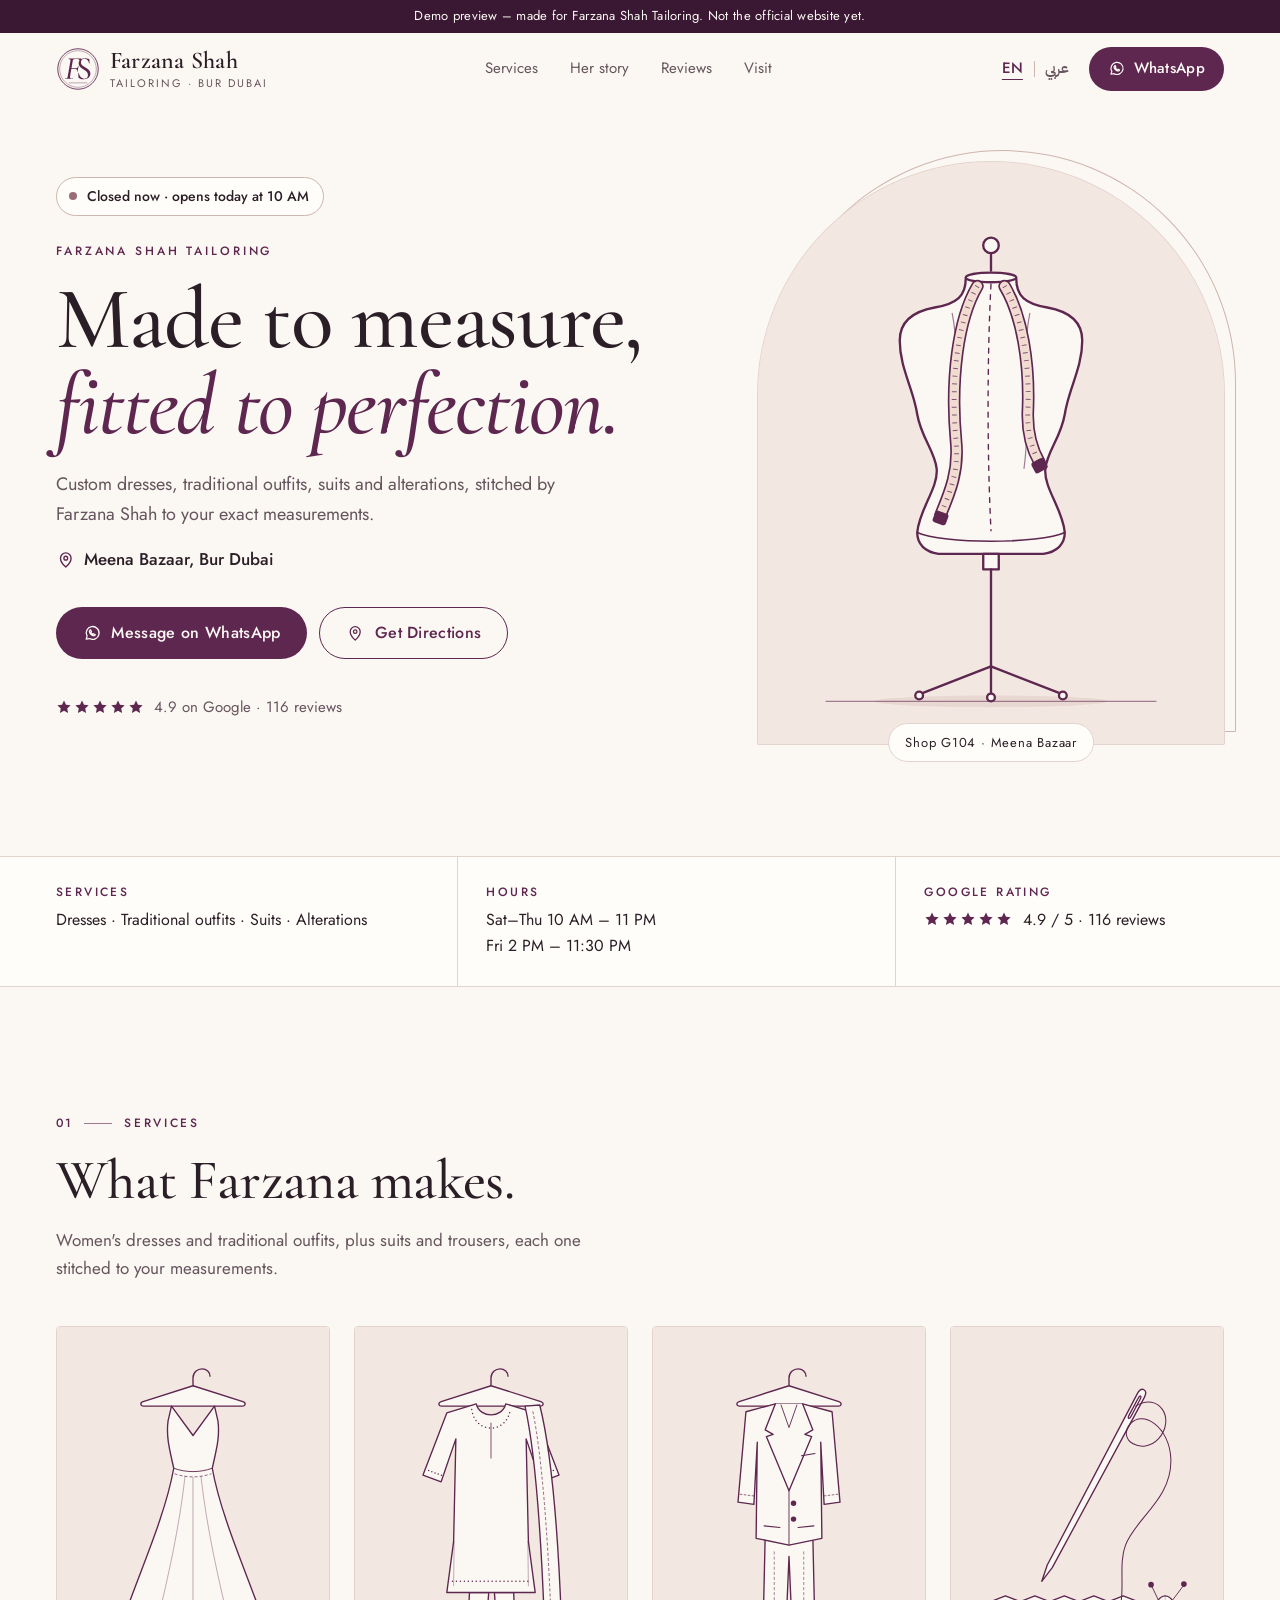
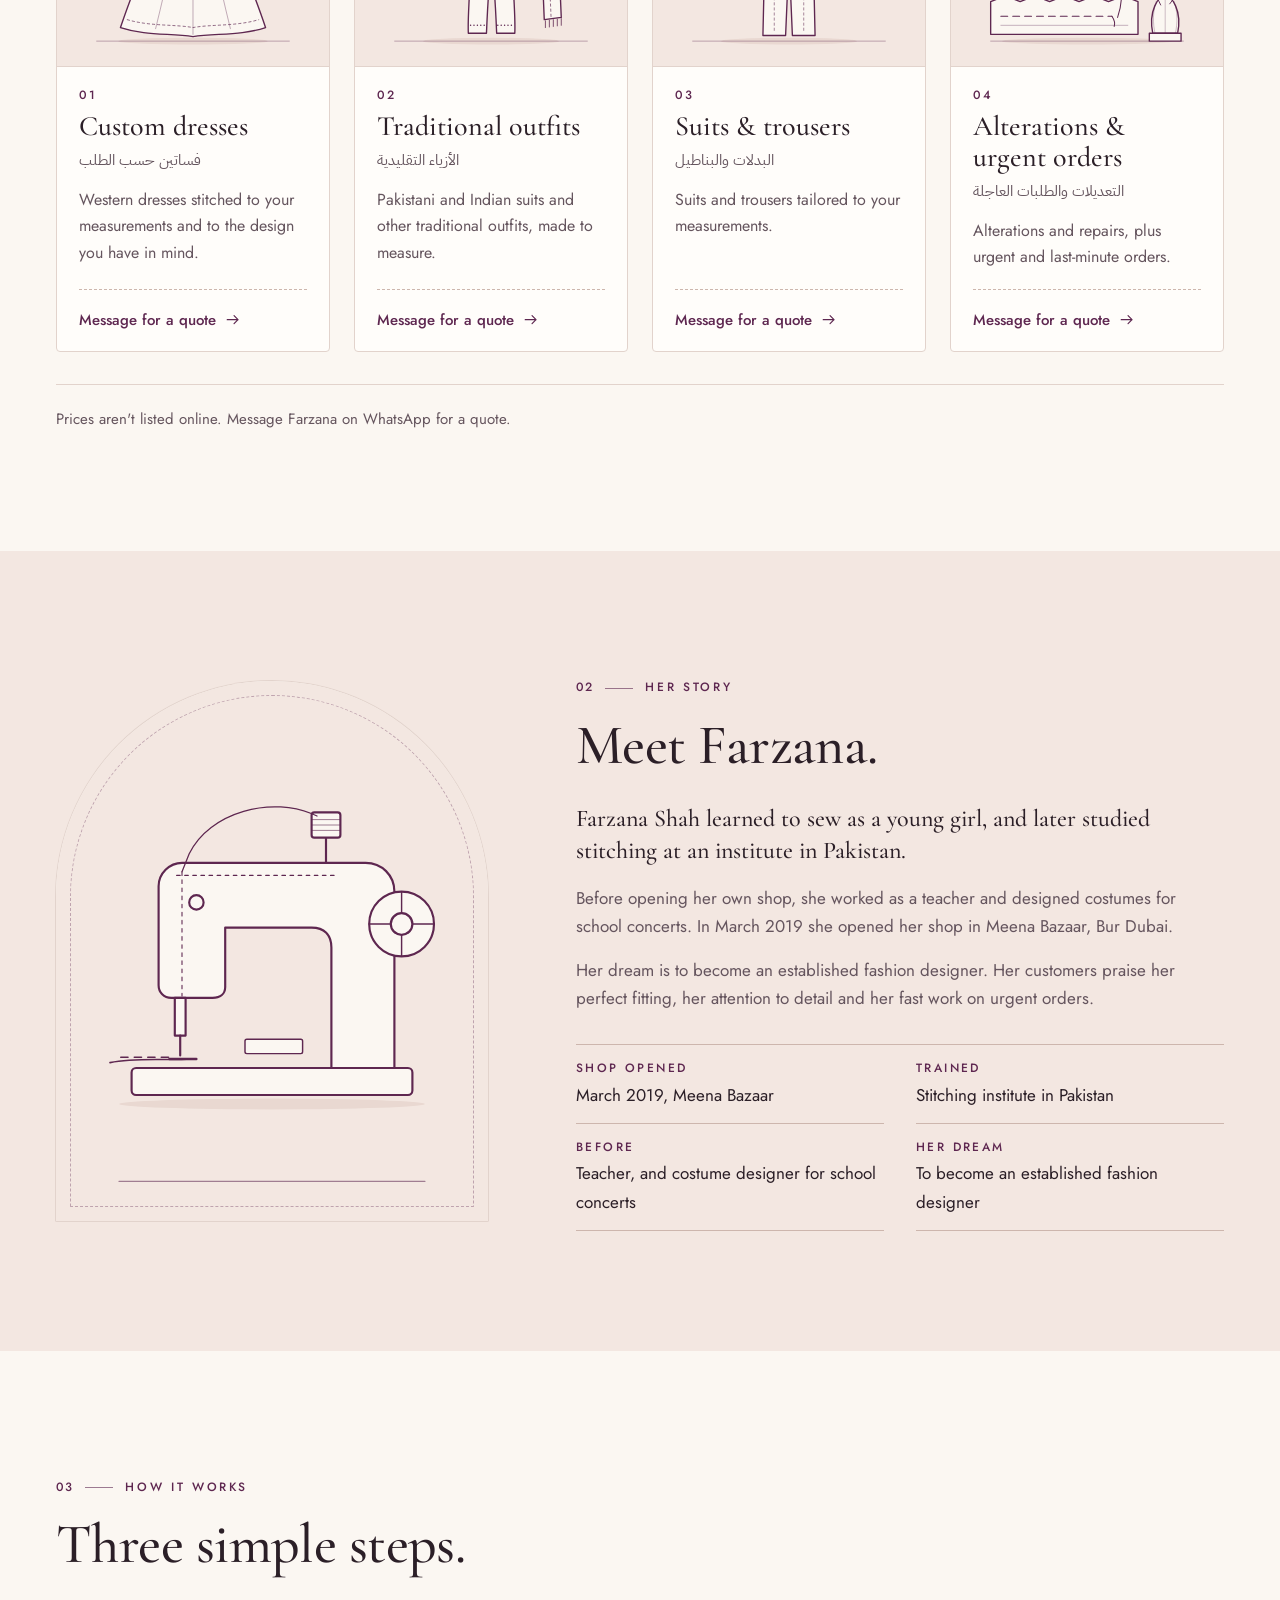
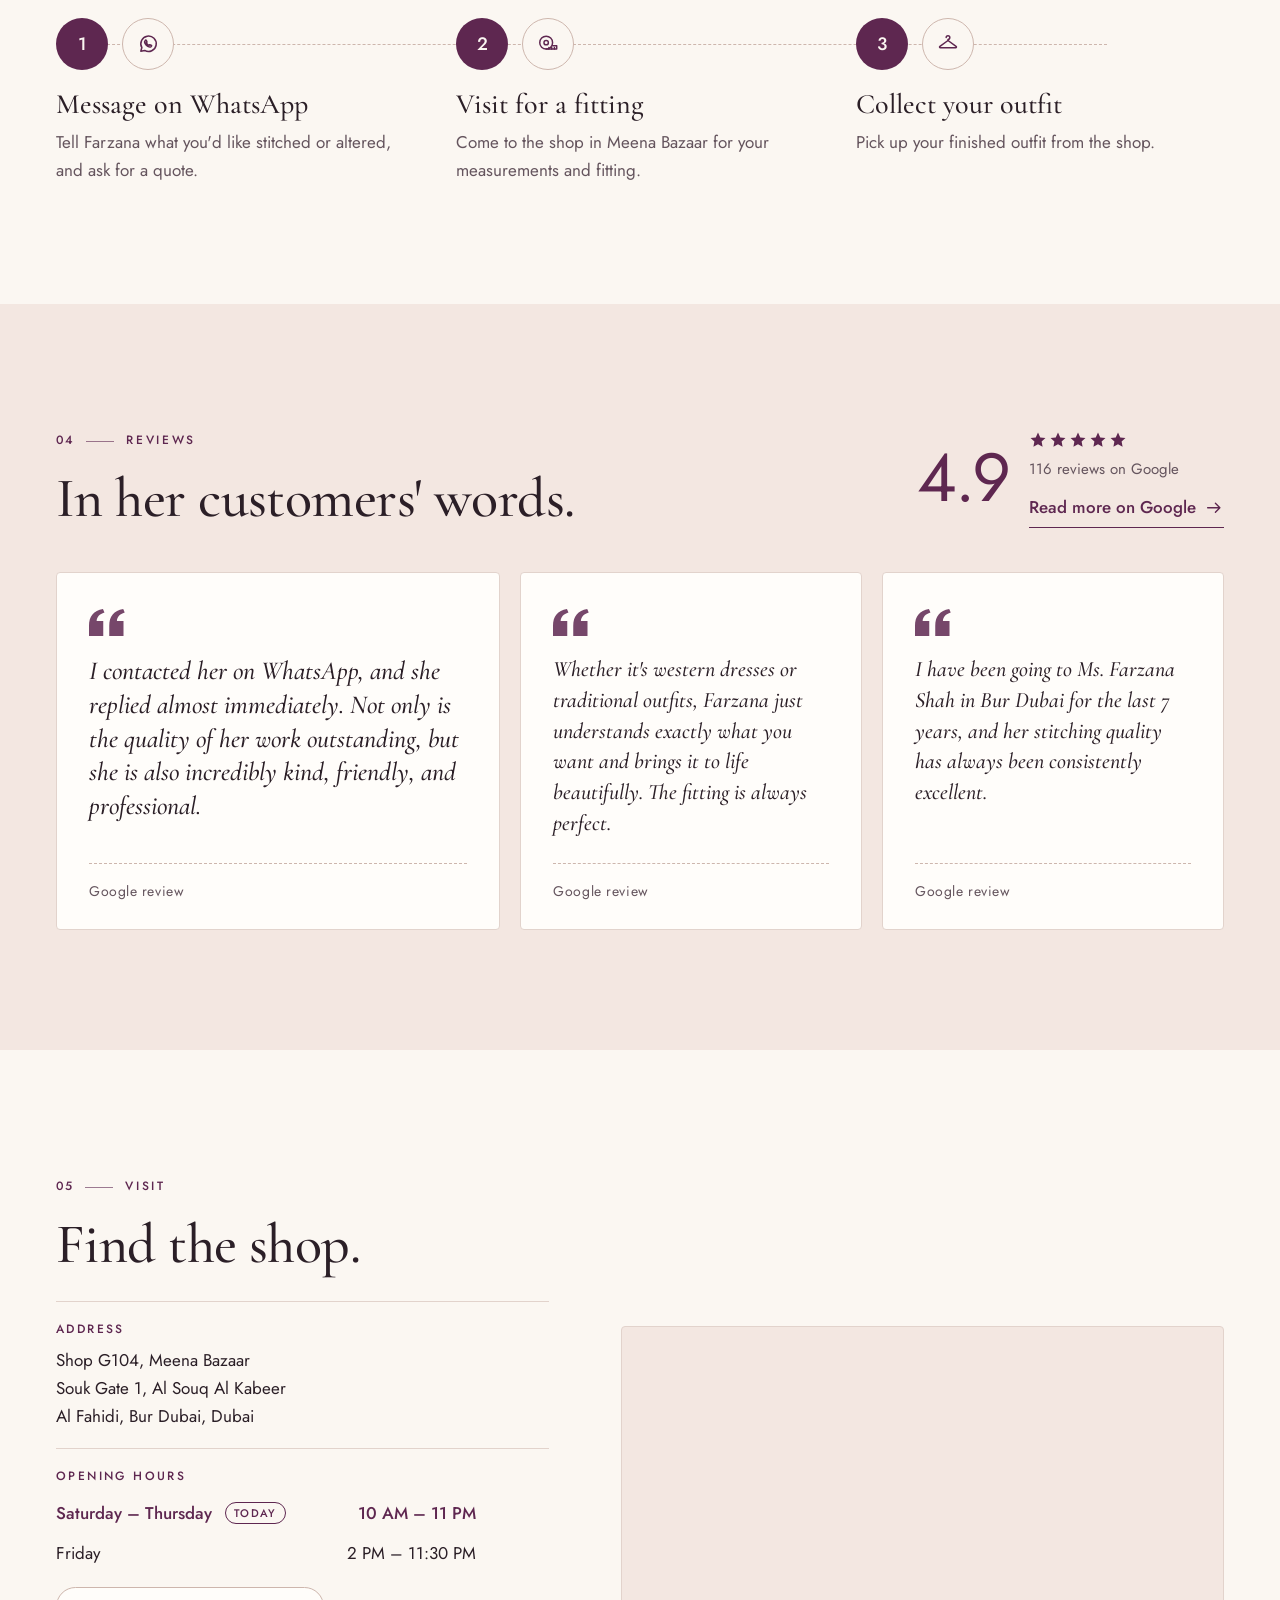
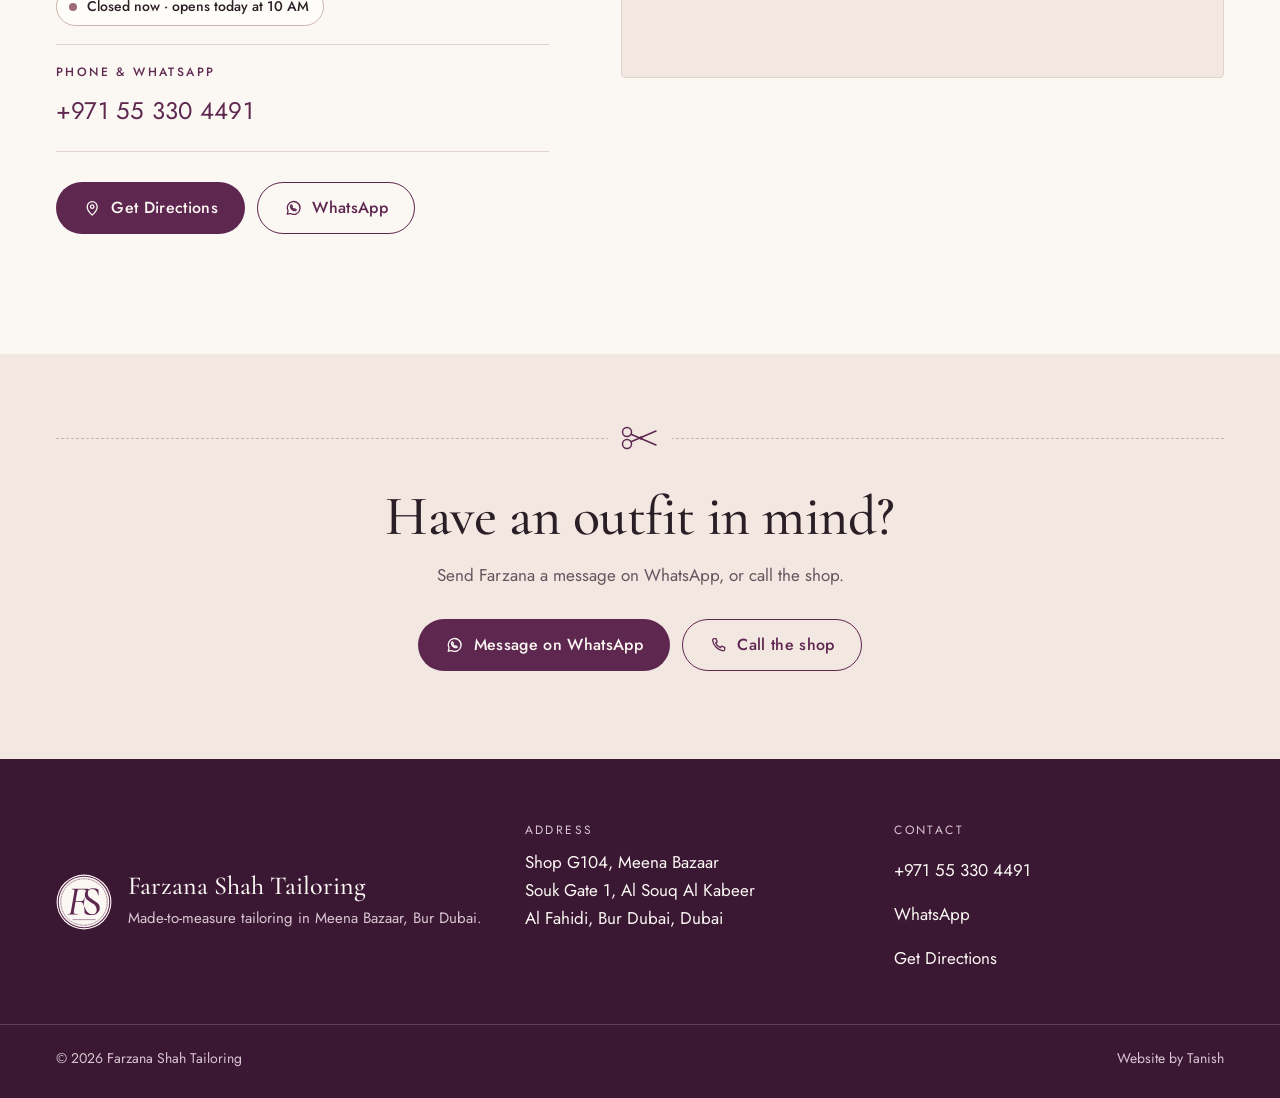
==== index.html @ 1068021f "Add Farzana Shah Tailoring demo site Bilingual (EN/AR, RTL) one-page site with plum-on-ivory atelier" ====
<!doctype html>
<html lang="en" dir="ltr">
<head>
  <meta charset="utf-8">
  <meta name="viewport" content="width=device-width, initial-scale=1, viewport-fit=cover">
  <title>Farzana Shah Tailoring · Made-to-measure tailoring in Meena Bazaar, Bur Dubai</title>
  <meta name="description" content="Custom dresses, traditional outfits, suits, trousers and alterations by Farzana Shah in Meena Bazaar, Bur Dubai. Rated 4.9 on Google. Message on WhatsApp for a quote.">
  <meta name="robots" content="noindex">
  <meta name="theme-color" content="#FBF7F2">

  <link rel="icon" href="images/logo.svg" type="image/svg+xml">
  <link rel="apple-touch-icon" href="images/apple-touch-icon.png">

  <!-- Social sharing (WhatsApp, iMessage, X…). Edit these when reusing for another shop. -->
  <meta property="og:type" content="website">
  <meta property="og:site_name" content="Farzana Shah Tailoring">
  <meta property="og:title" content="Farzana Shah Tailoring · Meena Bazaar, Bur Dubai">
  <meta property="og:description" content="Made-to-measure dresses, traditional outfits, suits and alterations. 4.9 on Google · Message on WhatsApp for a quote.">
  <meta property="og:url" content="https://tanish0212.github.io/farzana-shah-tailoring-demo/">
  <meta property="og:image" content="https://tanish0212.github.io/farzana-shah-tailoring-demo/images/og-image.png">
  <meta property="og:image:width" content="1200">
  <meta property="og:image:height" content="630">
  <meta property="og:image:alt" content="Farzana Shah Tailoring: made-to-measure tailoring in Meena Bazaar, Bur Dubai">
  <meta name="twitter:card" content="summary_large_image">
  <meta name="twitter:title" content="Farzana Shah Tailoring · Meena Bazaar, Bur Dubai">
  <meta name="twitter:description" content="Made-to-measure dresses, traditional outfits, suits and alterations. 4.9 on Google.">
  <meta name="twitter:image" content="https://tanish0212.github.io/farzana-shah-tailoring-demo/images/og-image.png">

  <link rel="preconnect" href="https://fonts.googleapis.com">
  <link rel="preconnect" href="https://fonts.gstatic.com" crossorigin>
  <!-- Fonts load without blocking the first paint -->
  <link rel="preload" as="style" href="https://fonts.googleapis.com/css2?family=Cormorant+Garamond:ital,wght@0,500;0,600;1,500&amp;family=Jost:wght@400;500&amp;family=IBM+Plex+Sans+Arabic:wght@400;500;600&amp;display=swap">
  <link rel="stylesheet" href="https://fonts.googleapis.com/css2?family=Cormorant+Garamond:ital,wght@0,500;0,600;1,500&amp;family=Jost:wght@400;500&amp;family=IBM+Plex+Sans+Arabic:wght@400;500;600&amp;display=swap" media="print" onload="this.media='all'">
  <noscript><link rel="stylesheet" href="https://fonts.googleapis.com/css2?family=Cormorant+Garamond:ital,wght@0,500;0,600;1,500&amp;family=Jost:wght@400;500&amp;family=IBM+Plex+Sans+Arabic:wght@400;500;600&amp;display=swap"></noscript>
  <link rel="stylesheet" href="style.css">
</head>
<body>
  <a class="skip-link" href="#main" data-t="skip">Skip to content</a>

  <!-- DEMO BANNER: delete this line (or set SHOP.showDemoBanner = false) when the site goes live -->
  <p class="demo-banner" data-t="demoBanner">Demo preview – made for Farzana Shah Tailoring. Not the official website yet.</p>

  <header class="site-header">
    <div class="container header-inner">
      <a class="brand" href="#top">
        <img class="brand-mark" src="images/logo.svg" width="44" height="44" alt="">
        <span class="brand-word">
          <span class="brand-name" lang="en">Farzana Shah</span>
          <span class="brand-sub" data-t="brandSub">Tailoring · Bur Dubai</span>
        </span>
        <span class="visually-hidden" data-shop="name">Farzana Shah Tailoring</span>
      </a>
      <nav class="nav" data-t-aria="navLabel" aria-label="Main">
        <a href="#services" data-t="navServices">Services</a>
        <a href="#story" data-t="navStory">Her story</a>
        <a href="#reviews" data-t="navReviews">Reviews</a>
        <a href="#visit" data-t="navVisit">Visit</a>
      </nav>
      <div class="header-actions">
        <div class="lang-toggle" role="group" data-t-aria="langLabel" aria-label="Language">
          <button type="button" data-lang="en" lang="en" aria-pressed="true">EN</button>
          <span class="lang-sep" aria-hidden="true"></span>
          <button type="button" data-lang="ar" lang="ar" aria-pressed="false">عربي</button>
        </div>
        <a class="btn btn-primary btn-sm js-wa" href="https://wa.me/971553304491" target="_blank" rel="noopener" data-t-aria="waAria">
          <svg class="icon" viewBox="0 0 24 24" width="18" height="18" aria-hidden="true"><use href="#i-wa"/></svg>
          <span class="label-long" data-t="waShort">WhatsApp</span>
        </a>
      </div>
    </div>
  </header>

  <main id="main">
    <!-- HERO -->
    <section class="hero" id="top" aria-labelledby="hero-title">
      <div class="container hero-grid">
        <div class="hero-copy">
          <p class="status js-status reveal"><span class="status-dot" aria-hidden="true"></span><span class="status-text"></span></p>
          <p class="eyebrow reveal" data-t="heroEyebrow">Farzana Shah Tailoring</p>
          <h1 class="hero-title js-hero-title" id="hero-title">Made to measure, fitted to perfection.</h1>
          <p class="lead reveal" data-t="heroSub"></p>
          <p class="place reveal">
            <svg class="icon" viewBox="0 0 24 24" width="18" height="18" aria-hidden="true"><use href="#i-pin"/></svg>
            <span data-t="heroPlace">Meena Bazaar, Bur Dubai</span>
          </p>
          <div class="actions reveal">
            <a class="btn btn-primary js-wa" href="https://wa.me/971553304491" target="_blank" rel="noopener">
              <svg class="icon" viewBox="0 0 24 24" width="20" height="20" aria-hidden="true"><use href="#i-wa"/></svg>
              <span data-t="waCta">Message on WhatsApp</span><span class="visually-hidden js-newtab"></span>
            </a>
            <a class="btn btn-ghost js-dir" href="https://www.google.com/maps/search/?api=1&amp;query=Farzana+Shah+Tailoring+Meena+Bazaar+Dubai" target="_blank" rel="noopener">
              <svg class="icon" viewBox="0 0 24 24" width="20" height="20" aria-hidden="true"><use href="#i-pin"/></svg>
              <span data-t="directions">Get Directions</span><span class="visually-hidden js-newtab"></span>
            </a>
          </div>
          <a class="rating js-rating js-reviews reveal" href="#reviews"></a>
        </div>
        <figure class="hero-media reveal">
          <div class="arch">
            <img class="js-img" data-img="hero" src="images/dress-form.svg" alt="" width="480" height="600" fetchpriority="high">
          </div>
          <figcaption class="media-caption" data-t="heroCaption">Shop G104 · Meena Bazaar</figcaption>
        </figure>
      </div>
    </section>

    <!-- QUICK FACTS -->
    <section class="strip" data-t-aria="stripAria" aria-label="Quick facts">
      <div class="container strip-grid">
        <div class="strip-item">
          <span class="strip-label" data-t="stripServicesLabel">Services</span>
          <span class="strip-value" data-t="stripServices"></span>
        </div>
        <div class="strip-item">
          <span class="strip-label" data-t="stripHoursLabel">Hours</span>
          <span class="strip-value js-strip-hours"></span>
        </div>
        <div class="strip-item">
          <span class="strip-label" data-t="stripRatingLabel">Google rating</span>
          <span class="strip-value"><span class="js-stars"></span> <span data-t="stripRating"></span></span>
        </div>
      </div>
    </section>

    <!-- SERVICES -->
    <section class="section" id="services" aria-labelledby="services-title">
      <div class="container">
        <header class="section-head reveal">
          <p class="kicker"><span class="kicker-num">01</span><span data-t="servicesKicker">Services</span></p>
          <h2 id="services-title" data-t="servicesTitle">What Farzana makes.</h2>
          <p class="section-intro" data-t="servicesIntro"></p>
        </header>
        <ul class="services js-services" role="list"></ul>
        <p class="quote-note reveal" data-t="quoteNote"></p>
      </div>
    </section>

    <!-- STORY -->
    <section class="section section-alt" id="story" aria-labelledby="story-title">
      <div class="container story-grid">
        <figure class="story-media reveal">
          <div class="arch">
            <img class="js-img" data-img="story" src="images/sewing-machine.svg" alt="" width="480" height="600" loading="lazy" decoding="async">
          </div>
        </figure>
        <div class="story-copy">
          <header class="section-head section-head--stack reveal">
            <p class="kicker"><span class="kicker-num">02</span><span data-t="storyKicker">Her story</span></p>
            <h2 id="story-title" data-t="storyTitle">Meet Farzana.</h2>
          </header>
          <div class="story-text js-story reveal"></div>
          <dl class="story-facts js-story-facts reveal"></dl>
        </div>
      </div>
    </section>

    <!-- HOW IT WORKS -->
    <section class="section" id="how" aria-labelledby="how-title">
      <div class="container">
        <header class="section-head reveal">
          <p class="kicker"><span class="kicker-num">03</span><span data-t="howKicker">How it works</span></p>
          <h2 id="how-title" data-t="howTitle">Three simple steps.</h2>
        </header>
        <ol class="steps js-steps" role="list"></ol>
      </div>
    </section>

    <!-- REVIEWS -->
    <section class="section section-alt" id="reviews" aria-labelledby="reviews-title">
      <div class="container">
        <div class="reviews-head reveal">
          <div>
            <p class="kicker"><span class="kicker-num">04</span><span data-t="reviewsKicker">Reviews</span></p>
            <h2 id="reviews-title" data-t="reviewsTitle">In her customers' words.</h2>
          </div>
          <div class="score">
            <span class="score-value js-score" lang="en" dir="ltr">4.9</span>
            <div class="score-meta">
              <span class="js-stars score-stars"></span>
              <span class="score-count" data-t="basedOn">116 reviews on Google</span>
              <a class="text-link js-reviews" href="#reviews">
                <span data-t="readMore">Read more on Google</span><span class="visually-hidden js-newtab"></span>
                <svg class="icon icon-arrow" viewBox="0 0 24 24" width="18" height="18" aria-hidden="true"><use href="#i-arrow"/></svg>
              </a>
            </div>
          </div>
        </div>
        <ul class="reviews js-reviews-list" role="list"></ul>
      </div>
    </section>

    <!-- VISIT -->
    <section class="section" id="visit" aria-labelledby="visit-title">
      <div class="container visit-grid">
        <div class="visit-copy">
          <header class="section-head section-head--stack reveal">
            <p class="kicker"><span class="kicker-num">05</span><span data-t="visitKicker">Visit</span></p>
            <h2 id="visit-title" data-t="visitTitle">Find the shop.</h2>
          </header>
          <dl class="visit-info reveal">
            <div>
              <dt data-t="addressLabel">Address</dt>
              <dd><address class="js-address"></address></dd>
            </div>
            <div>
              <dt data-t="hoursLabel">Opening hours</dt>
              <dd>
                <table class="hours js-hours"></table>
                <span class="status status--inline js-status"><span class="status-dot" aria-hidden="true"></span><span class="status-text"></span></span>
              </dd>
            </div>
            <div>
              <dt data-t="phoneLabel">Phone &amp; WhatsApp</dt>
              <dd><a class="phone-link js-tel js-phone" href="tel:+971553304491">+971 55 330 4491</a></dd>
            </div>
          </dl>
          <div class="actions reveal">
            <a class="btn btn-primary js-dir" href="https://www.google.com/maps/search/?api=1&amp;query=Farzana+Shah+Tailoring+Meena+Bazaar+Dubai" target="_blank" rel="noopener">
              <svg class="icon" viewBox="0 0 24 24" width="20" height="20" aria-hidden="true"><use href="#i-pin"/></svg>
              <span data-t="directions">Get Directions</span><span class="visually-hidden js-newtab"></span>
            </a>
            <a class="btn btn-ghost js-wa" href="https://wa.me/971553304491" target="_blank" rel="noopener">
              <svg class="icon" viewBox="0 0 24 24" width="20" height="20" aria-hidden="true"><use href="#i-wa"/></svg>
              <span data-t="waShort">WhatsApp</span><span class="visually-hidden js-newtab"></span>
            </a>
          </div>
        </div>
        <div class="map reveal">
          <iframe class="js-map" title="Map" width="600" height="350" loading="lazy" referrerpolicy="no-referrer-when-downgrade" allowfullscreen></iframe>
        </div>
      </div>
    </section>

    <!-- CLOSING CTA -->
    <section class="cta-band" aria-labelledby="cta-title">
      <div class="container cta-inner reveal">
        <div class="cut-line" aria-hidden="true">
          <svg viewBox="0 0 40 24" width="40" height="24"><use href="#i-scissors"/></svg>
        </div>
        <h2 id="cta-title" class="cta-title" data-t="ctaTitle">Have an outfit in mind?</h2>
        <p class="cta-sub" data-t="ctaSub"></p>
        <div class="actions actions--center">
          <a class="btn btn-primary js-wa" href="https://wa.me/971553304491" target="_blank" rel="noopener">
            <svg class="icon" viewBox="0 0 24 24" width="20" height="20" aria-hidden="true"><use href="#i-wa"/></svg>
            <span data-t="waCta">Message on WhatsApp</span><span class="visually-hidden js-newtab"></span>
          </a>
          <a class="btn btn-ghost js-tel" href="tel:+971553304491">
            <svg class="icon" viewBox="0 0 24 24" width="20" height="20" aria-hidden="true"><use href="#i-phone"/></svg>
            <span data-t="callCta">Call the shop</span>
          </a>
        </div>
      </div>
    </section>
  </main>

  <footer class="site-footer">
    <div class="container footer-grid">
      <div class="footer-brand">
        <img src="images/logo.svg" width="56" height="56" alt="" loading="lazy">
        <div>
          <p class="footer-name" lang="en" data-shop="name">Farzana Shah Tailoring</p>
          <p class="footer-tag" data-t="footerTag"></p>
        </div>
      </div>
      <div class="footer-col">
        <p class="footer-label" data-t="addressLabel">Address</p>
        <address class="js-address"></address>
      </div>
      <div class="footer-col">
        <p class="footer-label" data-t="footerContact">Contact</p>
        <p><a class="js-tel js-phone" href="tel:+971553304491">+971 55 330 4491</a></p>
        <p><a class="js-wa" href="https://wa.me/971553304491" target="_blank" rel="noopener"><span data-t="waShort">WhatsApp</span><span class="visually-hidden js-newtab"></span></a></p>
        <p><a class="js-dir" href="https://www.google.com/maps/search/?api=1&amp;query=Farzana+Shah+Tailoring+Meena+Bazaar+Dubai" target="_blank" rel="noopener"><span data-t="directions">Get Directions</span><span class="visually-hidden js-newtab"></span></a></p>
      </div>
    </div>
    <div class="container footer-bottom">
      <p>© <span class="js-year"></span> <span lang="en" data-shop="name">Farzana Shah Tailoring</span></p>
      <p data-t="credit">Website by Tanish</p>
    </div>
  </footer>

  <a class="fab js-wa" href="https://wa.me/971553304491" target="_blank" rel="noopener" data-t-aria="waAria" aria-label="Message Farzana Shah Tailoring on WhatsApp">
    <svg viewBox="0 0 24 24" width="28" height="28" aria-hidden="true"><use href="#i-wa"/></svg>
  </a>

  <!-- Icon set (drawn for this site, stroke only) -->
  <svg width="0" height="0" style="position:absolute" aria-hidden="true" focusable="false">
    <symbol id="i-wa" viewBox="0 0 24 24"><g fill="none" stroke="currentColor" stroke-width="1.7" stroke-linecap="round" stroke-linejoin="round"><path d="M4.2 19.8l1.1-3.9A8.4 8.4 0 1 1 8.4 19z"/><path d="M9 8.3c.2-.5.6-.6 1-.5l.9 2-.7.9c.5 1.2 1.5 2.2 2.8 2.8l.9-.7 2 .9c.1.4 0 .8-.5 1.1-.9.6-2.1.6-3.6-.2a8.4 8.4 0 0 1-2.9-2.9c-.8-1.5-.8-2.7.1-3.4z"/></g></symbol>
    <symbol id="i-pin" viewBox="0 0 24 24"><g fill="none" stroke="currentColor" stroke-width="1.7" stroke-linecap="round" stroke-linejoin="round"><path d="M12 21s-6.5-5.8-6.5-11a6.5 6.5 0 0 1 13 0c0 5.2-6.5 11-6.5 11Z"/><circle cx="12" cy="10" r="2.3"/></g></symbol>
    <symbol id="i-phone" viewBox="0 0 24 24"><path fill="none" stroke="currentColor" stroke-width="1.7" stroke-linecap="round" stroke-linejoin="round" d="M6.6 3.5h2.6l1.5 4.2-2 1.4a10.6 10.6 0 0 0 6.2 6.2l1.4-2 4.2 1.5v2.6a1.9 1.9 0 0 1-2 1.9A16.2 16.2 0 0 1 4.7 5.5a1.9 1.9 0 0 1 1.9-2Z"/></symbol>
    <symbol id="i-arrow" viewBox="0 0 24 24"><path fill="none" stroke="currentColor" stroke-width="1.7" stroke-linecap="round" stroke-linejoin="round" d="M4.5 12h15M14 6.5l5.5 5.5-5.5 5.5"/></symbol>
    <symbol id="i-tape" viewBox="0 0 24 24"><g fill="none" stroke="currentColor" stroke-width="1.6" stroke-linecap="round" stroke-linejoin="round"><circle cx="10" cy="10.5" r="7"/><circle cx="10" cy="10.5" r="2.4"/><path d="M10 17.5h11.5V14H17"/><path d="M13 17.5v-1.6M16 17.5v-1.6M19 17.5v-1.6"/></g></symbol>
    <symbol id="i-hanger" viewBox="0 0 24 24"><g fill="none" stroke="currentColor" stroke-width="1.6" stroke-linecap="round" stroke-linejoin="round"><path d="M12 8.2V7a2 2 0 1 0-2-2"/><path d="M12 8.2 3.2 14.6c-.8.6-.4 1.6.5 1.6h16.6c.9 0 1.3-1 .5-1.6Z"/></g></symbol>
    <symbol id="i-scissors" viewBox="0 0 40 24"><g fill="none" stroke="currentColor" stroke-width="1.5" stroke-linecap="round" stroke-linejoin="round"><circle cx="7" cy="6" r="4.5"/><circle cx="7" cy="18" r="4.5"/><path d="M11 8.2 36 19M11 15.8 36 5"/><circle cx="21" cy="12" r=".9" fill="currentColor"/></g></symbol>
  </svg>

  <noscript>
    <div class="noscript">Farzana Shah Tailoring · Shop G104, Meena Bazaar, Bur Dubai · <a href="https://wa.me/971553304491">WhatsApp +971 55 330 4491</a></div>
  </noscript>

  <script src="script.js"></script>
</body>
</html>
---- style.css ----
/* =====================================================================
   Farzana Shah Tailoring — stylesheet
   Mobile-first. Logical properties (inline/block) so Arabic RTL mirrors.
   Palette: ivory + blush paper, one accent (deep plum).
   ===================================================================== */

:root {
  --ivory: #FBF7F2;
  --paper: #FFFDFA;
  --blush: #F3E7E1;
  --blush-2: #EADAD2;
  --line: #E2D3CC;
  --line-2: #CDB6AD;
  --ink: #2B1F27;
  --muted: #65555E;
  --plum: #5E2750;
  --plum-hi: #742F63;
  --plum-deep: #3A1733;
  --on-plum: #FBF7F2;
  --on-plum-muted: #D9C6D1;
  --open: #2E7A4E;
  --closed: #9B6B78;

  --f-display: "Cormorant Garamond", "Cormorant", Garamond, "Times New Roman", serif;
  --f-body: "Jost", "Futura", system-ui, -apple-system, "Segoe UI", Roboto, sans-serif;
  --f-ar: "IBM Plex Sans Arabic", "Geeza Pro", "Segoe UI", Tahoma, sans-serif;

  --gutter: 20px;
  --max: 1200px;
  --header-h: 72px;
  --radius: 4px;
  --ease: cubic-bezier(.2, .65, .2, 1);
  color-scheme: light;
}

html[lang="ar"] {
  --f-display: var(--f-ar);
  --f-body: var(--f-ar);
}

*, *::before, *::after { box-sizing: border-box; }

html {
  -webkit-text-size-adjust: 100%;
  text-size-adjust: 100%;
  scroll-padding-top: calc(var(--header-h) + 12px);
}
@media (prefers-reduced-motion: no-preference) {
  html { scroll-behavior: smooth; }
}

body {
  margin: 0;
  background: var(--ivory);
  color: var(--ink);
  font: 400 1.0625rem/1.65 var(--f-body);
  -webkit-font-smoothing: antialiased;
  -moz-osx-font-smoothing: grayscale;
  overflow-x: clip;
  font-feature-settings: "lnum" 1;
}
html[lang="ar"] body { line-height: 1.8; }

img, svg, iframe { display: block; max-width: 100%; }
img { height: auto; }
a { color: inherit; text-decoration: none; }
p, h1, h2, h3, ul, ol, dl, dd, figure, blockquote { margin: 0; padding: 0; }
ul[role="list"], ol[role="list"] { list-style: none; }
address { font-style: normal; }
button { font: inherit; color: inherit; }
[hidden] { display: none !important; }

::selection { background: var(--plum); color: var(--on-plum); }

:focus-visible {
  outline: 2px solid var(--plum);
  outline-offset: 3px;
  border-radius: 2px;
}

.container {
  width: 100%;
  max-width: calc(var(--max) + var(--gutter) * 2);
  margin-inline: auto;
  padding-inline: var(--gutter);
}
@media (min-width: 768px) { :root { --gutter: 40px; } }
@media (min-width: 1280px) { :root { --gutter: 56px; } }

.visually-hidden {
  position: absolute !important;
  width: 1px; height: 1px;
  overflow: hidden; clip: rect(0 0 0 0); clip-path: inset(50%);
  white-space: nowrap;
}
.ltr { unicode-bidi: isolate; direction: ltr; }
.nowrap { white-space: nowrap; }

.skip-link {
  position: absolute; inset-inline-start: 12px; top: -60px; z-index: 100;
  background: var(--plum); color: var(--on-plum); padding: 12px 16px; border-radius: var(--radius);
  font-weight: 500;
}
.skip-link:focus { top: 12px; }

/* ---------- Demo banner ---------- */
.demo-banner {
  background: var(--plum-deep);
  color: var(--on-plum);
  text-align: center;
  font-size: .8125rem;
  line-height: 1.45;
  letter-spacing: .02em;
  padding: 7px var(--gutter);
}

/* ---------- Icons ---------- */
.icon { display: inline-flex; flex: none; }
.icon svg, svg.icon { width: 1.15em; height: 1.15em; }
[dir="rtl"] .icon-arrow, [dir="rtl"] .service-link .icon svg { transform: scaleX(-1); }

/* ---------- Buttons ---------- */
.btn {
  display: inline-flex; align-items: center; justify-content: center; gap: 10px;
  min-height: 52px; padding: 0 26px;
  border-radius: 999px;
  font: 500 1rem/1 var(--f-body);
  letter-spacing: .02em;
  border: 1px solid transparent;
  transition: background-color .25s var(--ease), color .25s var(--ease), border-color .25s var(--ease), transform .25s var(--ease);
  white-space: nowrap;
}
.btn-primary { background: var(--plum); color: var(--on-plum); }
.btn-primary:hover { background: var(--plum-hi); }
.btn-ghost { border-color: var(--plum); color: var(--plum); background: transparent; }
.btn-ghost:hover { background: var(--plum); color: var(--on-plum); }
.btn:active { transform: translateY(1px); }
.btn-sm { min-height: 44px; padding: 0 16px; font-size: .9375rem; gap: 8px; }

.actions { display: flex; flex-wrap: wrap; gap: 12px; }
.actions--center { justify-content: center; }

.text-link {
  display: inline-flex; align-items: center; gap: 8px;
  min-height: 44px;
  color: var(--plum); font-weight: 500;
  border-bottom: 1px solid currentColor;
  padding-top: 4px;
  transition: gap .25s var(--ease);
}
.text-link:hover { gap: 12px; }

/* ---------- Header ---------- */
.site-header {
  position: sticky; top: 0; z-index: 50;
  background: rgba(251, 247, 242, .94);
  border-bottom: 1px solid transparent;
  transition: border-color .3s var(--ease), box-shadow .3s var(--ease);
}
@supports (backdrop-filter: blur(1px)) {
  .site-header { background: rgba(251, 247, 242, .88); backdrop-filter: saturate(1.2) blur(10px); }
}
.site-header.is-compact { border-bottom-color: var(--line); }
.header-inner {
  display: flex; align-items: center; justify-content: space-between; gap: 12px;
  min-height: var(--header-h);
}
.brand { display: inline-flex; align-items: center; gap: 10px; min-height: 44px; }
.brand-mark { width: 40px; height: 40px; }
.brand-word { display: flex; flex-direction: column; line-height: 1.1; }
.brand-name {
  font: 600 1.375rem/1 "Cormorant Garamond", Garamond, serif;
  letter-spacing: .01em;
  white-space: nowrap;
}
.brand-sub {
  display: none;
  font-size: .6875rem; letter-spacing: .18em; text-transform: uppercase; color: var(--muted);
  margin-top: 4px;
}
html[lang="ar"] .brand-sub { letter-spacing: 0; font-size: .75rem; }

.nav { display: none; }

.header-actions { display: flex; align-items: center; gap: 10px; }
.lang-toggle { display: flex; align-items: center; }
.lang-toggle button {
  min-width: 44px; min-height: 44px; padding: 0 8px;
  background: none; border: 0; cursor: pointer;
  font: 500 .9375rem/1 var(--f-body);
  color: var(--muted);
  border-radius: 2px;
}
.lang-toggle button[lang="ar"] { font-family: var(--f-ar); }
.lang-toggle button[aria-pressed="true"] { color: var(--plum); text-decoration: underline; text-underline-offset: 6px; text-decoration-thickness: 1px; }
.lang-toggle button:hover { color: var(--ink); }
.lang-sep { width: 1px; height: 16px; background: var(--line-2); }

.site-header .btn-sm .label-long { display: none; }
.site-header .btn-sm { width: 44px; padding: 0; }

@media (min-width: 480px) {
  .brand-sub { display: block; }
  .site-header .btn-sm .label-long { display: inline; }
  .site-header .btn-sm { width: auto; padding: 0 18px; }
}
@media (min-width: 768px) {
  .brand-mark { width: 44px; height: 44px; }
  .brand-name { font-size: 1.5rem; }
}
@media (min-width: 1024px) {
  .nav { display: flex; gap: 4px; }
  .nav a {
    display: inline-flex; align-items: center; min-height: 44px; padding: 0 14px;
    font-size: .9375rem; color: var(--muted);
    transition: color .2s var(--ease);
  }
  .nav a:hover { color: var(--plum); }
}

/* ---------- Shared type ---------- */
.kicker {
  display: inline-flex; align-items: center; gap: 12px;
  font-size: .75rem; font-weight: 500; letter-spacing: .22em; text-transform: uppercase;
  color: var(--plum);
  margin-bottom: 18px;
}
.kicker-num { font-family: "Jost", var(--f-body); font-size: .75rem; letter-spacing: .1em; }
.kicker-num::after { content: ""; display: inline-block; width: 28px; height: 1px; background: currentColor; vertical-align: middle; margin-inline-start: 12px; opacity: .6; }
html[lang="ar"] .kicker { letter-spacing: 0; font-size: .875rem; font-weight: 600; }

h1, h2, h3 { font-family: var(--f-display); font-weight: 500; color: var(--ink); }
h2 {
  font-size: clamp(2.25rem, 1.6rem + 2.6vw, 3.5rem);
  line-height: 1.05; letter-spacing: -.01em;
}
html[lang="ar"] h2 { font-size: clamp(1.75rem, 1.35rem + 1.8vw, 2.5rem); line-height: 1.35; letter-spacing: 0; font-weight: 600; }

.section { padding-block: 80px; }
.section-alt { background: var(--blush); }
@media (min-width: 1024px) { .section { padding-block: 120px; } }

.section-head { margin-bottom: 44px; max-width: 760px; }
.section-head--stack { margin-bottom: 28px; }
.section-intro { margin-top: 16px; color: var(--muted); max-width: 56ch; }

/* ---------- Status badge ---------- */
.status {
  display: inline-flex; align-items: center; gap: 10px;
  font-size: .875rem; font-weight: 500; color: var(--ink);
  padding: 7px 14px 7px 12px;
  border: 1px solid var(--line-2); border-radius: 999px;
  background: var(--paper);
}
.status-dot { width: 8px; height: 8px; border-radius: 50%; background: var(--closed); flex: none; }
.status[data-state="open"] .status-dot { background: var(--open); box-shadow: 0 0 0 4px rgba(46, 122, 78, .15); }
.status--inline { margin-top: 14px; }

/* ---------- Hero ---------- */
.hero { padding-block: 32px 64px; position: relative; }
.hero-grid { display: grid; gap: 44px; align-items: center; }
.hero-copy .status { margin-bottom: 26px; }
.eyebrow {
  font-size: .75rem; letter-spacing: .24em; text-transform: uppercase; color: var(--plum); font-weight: 500;
  margin-bottom: 14px;
}
html[lang="ar"] .eyebrow { letter-spacing: 0; font-size: .9375rem; font-weight: 600; }
.hero-title {
  font-size: clamp(2.875rem, 1.9rem + 4.6vw, 5.5rem);
  line-height: .98; letter-spacing: -.015em; font-weight: 500;
}
.hero-title .line { display: block; }
.hero-title .accent { font-style: italic; color: var(--plum); }
html[lang="ar"] .hero-title { font-size: clamp(2.125rem, 1.5rem + 3vw, 3.75rem); line-height: 1.3; letter-spacing: 0; font-weight: 600; }
html[lang="ar"] .hero-title .accent { font-style: normal; }
.lead { margin-top: 22px; font-size: 1.125rem; color: var(--muted); max-width: 46ch; }
.place {
  display: inline-flex; align-items: center; gap: 8px; margin-top: 16px;
  font-weight: 500; color: var(--ink);
}
.place .icon { color: var(--plum); }
.hero .actions { margin-top: 30px; }
.rating {
  display: inline-flex; align-items: center; gap: 10px; flex-wrap: wrap;
  margin-top: 26px; min-height: 44px;
  font-size: .9375rem; color: var(--muted);
}
.rating:hover span { color: var(--ink); }
.stars { display: inline-flex; gap: 2px; color: var(--plum); vertical-align: -2px; }

.hero-media { position: relative; max-width: 420px; width: 100%; margin-inline: auto; }
.arch {
  position: relative;
  border-radius: 999px 999px var(--radius) var(--radius);
  overflow: hidden;
  aspect-ratio: 4 / 5;
  background: var(--blush);
  box-shadow: 0 0 0 1px var(--line);
}
.arch img { width: 100%; height: 100%; object-fit: cover; }
.hero-media::before {
  content: ""; position: absolute; inset: -12px -12px 12px 12px;
  border: 1px solid var(--line-2);
  border-radius: 999px 999px var(--radius) var(--radius);
  pointer-events: none;
}
[dir="rtl"] .hero-media::before { inset: -12px 12px 12px -12px; }
.media-caption {
  position: absolute; inset-inline-start: 50%; bottom: -18px; transform: translateX(-50%);
  background: var(--paper); border: 1px solid var(--line);
  padding: 8px 16px; border-radius: 999px;
  font-size: .8125rem; letter-spacing: .06em; white-space: nowrap; color: var(--ink);
}
[dir="rtl"] .media-caption { transform: translateX(50%); }

@media (min-width: 768px) {
  .hero { padding-block: 48px 88px; }
  .hero-media { max-width: 440px; }
}
@media (min-width: 1024px) {
  .hero { padding-block: 56px 112px; }
  .hero-grid { grid-template-columns: 1.15fr .85fr; gap: 72px; }
  .hero-media { max-width: none; margin-inline: 0; }
}

/* ---------- Quick facts strip ---------- */
.strip { border-block: 1px solid var(--line); background: var(--paper); }
.strip-grid { display: grid; }
.strip-item {
  display: flex; flex-direction: column; gap: 4px;
  padding-block: 20px;
  border-bottom: 1px solid var(--line);
}
.strip-item:last-child { border-bottom: 0; }
.strip-label { font-size: .75rem; letter-spacing: .2em; text-transform: uppercase; color: var(--plum); font-weight: 500; }
html[lang="ar"] .strip-label { letter-spacing: 0; font-size: .875rem; }
.strip-value { font-size: 1rem; color: var(--ink); }
.strip-value .stars { margin-inline-end: 6px; }
.strip-line { display: block; }
@media (min-width: 768px) and (max-width: 1023px) {
  .strip-grid { grid-template-columns: 1fr 1fr; }
  .strip-item:first-child { grid-column: 1 / -1; }
  .strip-item:nth-child(2) { border-bottom: 0; }
  .strip-item:last-child { padding-inline-start: 28px; border-inline-start: 1px solid var(--line); }
}
@media (min-width: 1024px) {
  .strip-grid { grid-template-columns: 1.1fr 1.2fr .9fr; }
  .strip-item { border-bottom: 0; padding: 26px 28px; border-inline-start: 1px solid var(--line); }
  .strip-item:first-child { border-inline-start: 0; padding-inline-start: 0; }
}

/* ---------- Services ---------- */
.services { display: grid; gap: 20px; }
@media (min-width: 600px) { .services { grid-template-columns: repeat(2, 1fr); gap: 24px; } }
@media (min-width: 1100px) { .services { grid-template-columns: repeat(4, 1fr); } }
.service {
  display: flex; flex-direction: column;
  background: var(--paper);
  border: 1px solid var(--line);
  border-radius: var(--radius);
  overflow: hidden;
  transition: border-color .3s var(--ease), transform .4s var(--ease), box-shadow .4s var(--ease);
}
.service:hover { border-color: var(--line-2); box-shadow: 0 18px 40px -28px rgba(58, 23, 51, .35); }
.service-media { aspect-ratio: 5 / 4; background: var(--blush); overflow: hidden; border-bottom: 1px solid var(--line); }
.service-media img { width: 100%; height: 100%; object-fit: cover; transition: transform .8s var(--ease); }
/* Illustrations are never cropped; real photos (jpg/webp) fill the frame. */
.service-media img[src$=".svg"] { object-fit: contain; }
@media (min-width: 600px) { .service-media { aspect-ratio: 4 / 5; } }
.service:hover .service-media img { transform: scale(1.03); }
.service-body { display: flex; flex-direction: column; flex: 1; padding: 22px 22px 18px; }
.service-num { font: 500 .75rem/1 "Jost", var(--f-body); letter-spacing: .14em; color: var(--plum); }
.service-name { margin-top: 10px; font-size: 1.75rem; line-height: 1.1; }
html[lang="ar"] .service-name { font-size: 1.3125rem; line-height: 1.4; font-weight: 600; }
.service-alt { margin-top: 6px; font-size: .9375rem; color: var(--muted); }
.service-alt[lang="ar"] { font-family: var(--f-ar); }
[dir="ltr"] .service-alt { text-align: left; }
[dir="rtl"] .service-alt { text-align: right; }
.service-alt[lang="en"] { font-family: "Cormorant Garamond", serif; font-style: italic; font-size: 1.0625rem; }
.service-desc { margin-top: 14px; color: var(--muted); font-size: 1rem; }
.service-link {
  display: inline-flex; align-items: center; gap: 8px;
  margin-top: auto; padding-top: 18px;
  min-height: 44px;
  color: var(--plum); font-weight: 500; font-size: .9375rem;
  border-top: 1px dashed var(--line-2);
  transition: gap .25s var(--ease);
}
.service-desc { margin-bottom: 18px; }
.service-link:hover { gap: 12px; }
.quote-note {
  margin-top: 32px; padding-top: 22px; border-top: 1px solid var(--line);
  color: var(--muted); font-size: .9375rem;
}

/* ---------- Story ---------- */
.story-grid { display: grid; gap: 44px; align-items: center; }
.story-media { max-width: 400px; width: 100%; margin-inline: auto; position: relative; }
.story-media::after {
  content: ""; position: absolute; inset: 14px;
  border: 1px dashed rgba(94, 39, 80, .35);
  border-radius: 999px 999px 2px 2px;
  pointer-events: none;
}
.story-media .arch { background: var(--ivory); }
.story-text { display: grid; gap: 16px; max-width: 60ch; }
.story-text p:first-child { font: 500 1.5rem/1.35 var(--f-display); color: var(--ink); }
html[lang="ar"] .story-text p:first-child { font-size: 1.1875rem; line-height: 1.75; font-weight: 500; }
.story-text p { color: var(--muted); }
.story-facts {
  display: grid; gap: 0; margin-top: 32px;
  border-top: 1px solid var(--line-2);
}
.story-facts div { padding-block: 14px; border-bottom: 1px solid var(--line-2); display: grid; gap: 2px; }
.story-facts dt { font-size: .75rem; letter-spacing: .2em; text-transform: uppercase; color: var(--plum); font-weight: 500; }
html[lang="ar"] .story-facts dt { letter-spacing: 0; font-size: .875rem; }
.story-facts dd { color: var(--ink); }
@media (min-width: 600px) {
  .story-facts { grid-template-columns: 1fr 1fr; column-gap: 32px; }
}
@media (min-width: 1024px) {
  .story-grid { grid-template-columns: .8fr 1.2fr; gap: 88px; }
  .story-media { max-width: none; margin-inline: 0; }
}

/* ---------- Steps ---------- */
.steps { display: grid; gap: 36px; counter-reset: step; position: relative; }
.step { position: relative; }
.step-mark { display: flex; align-items: center; gap: 14px; margin-bottom: 18px; position: relative; z-index: 1; }
.step-num {
  display: grid; place-items: center;
  width: 52px; height: 52px; border-radius: 50%;
  background: var(--plum); color: var(--on-plum);
  font: 500 1.125rem/1 "Jost", var(--f-body);
}
.step-icon {
  display: grid; place-items: center;
  width: 52px; height: 52px; border-radius: 50%;
  border: 1px solid var(--line-2); background: var(--ivory); color: var(--plum);
}
.step h3 { font-size: 1.75rem; line-height: 1.15; }
html[lang="ar"] .step h3 { font-size: 1.3125rem; font-weight: 600; line-height: 1.5; }
.step p { margin-top: 8px; color: var(--muted); max-width: 34ch; }
@media (min-width: 768px) {
  .steps { grid-template-columns: repeat(3, 1fr); gap: 32px; }
  .steps::before {
    content: ""; position: absolute; top: 26px; inset-inline: 26px 10%;
    border-top: 1.5px dashed var(--line-2);
  }
}

/* ---------- Reviews ---------- */
.reviews-head { display: grid; gap: 28px; margin-bottom: 44px; align-items: end; }
.score { display: flex; align-items: center; gap: 20px; }
.score-value { font: 400 4.25rem/.9 "Jost", var(--f-body); letter-spacing: -.03em; color: var(--plum); }
.score-meta { display: grid; gap: 2px; justify-items: start; }
.score-stars .stars svg { width: 18px; height: 18px; }
.score-count { color: var(--muted); font-size: .9375rem; }
.reviews { display: grid; gap: 20px; }
.review figure {
  height: 100%;
  display: flex; flex-direction: column;
  background: var(--paper);
  border: 1px solid var(--line);
  border-radius: var(--radius);
  padding: 30px 26px 24px;
}
.quote-mark { color: var(--plum); opacity: .85; }
.review blockquote { margin-top: 18px; flex: 1; }
.review blockquote p {
  font: italic 500 1.375rem/1.4 "Cormorant Garamond", Garamond, serif;
  color: var(--ink);
}
.review figcaption {
  display: flex; align-items: center; gap: 10px; flex-wrap: wrap;
  margin-top: 24px; padding-top: 16px; border-top: 1px dashed var(--line-2);
  font-size: .875rem; color: var(--muted); letter-spacing: .04em;
}
@media (min-width: 768px) {
  .reviews-head { grid-template-columns: 1fr auto; }
  .reviews { grid-template-columns: repeat(2, 1fr); }
  .review:first-child { grid-column: 1 / -1; }
  .review:first-child blockquote p { font-size: 1.875rem; line-height: 1.3; }
}
@media (min-width: 1100px) {
  .reviews { grid-template-columns: 1.3fr 1fr 1fr; }
  .review:first-child { grid-column: auto; }
  .review:first-child blockquote p { font-size: 1.625rem; }
  .review figure { padding: 36px 32px 26px; }
}

/* ---------- Visit ---------- */
.visit-grid { display: grid; gap: 40px; }
.visit-info { display: grid; gap: 0; margin-bottom: 30px; border-top: 1px solid var(--line); }
.visit-info > div { padding-block: 18px; border-bottom: 1px solid var(--line); display: grid; gap: 6px; }
.visit-info dt { font-size: .75rem; letter-spacing: .2em; text-transform: uppercase; color: var(--plum); font-weight: 500; }
html[lang="ar"] .visit-info dt { letter-spacing: 0; font-size: .875rem; }
.visit-info address span { display: block; }
.phone-link {
  display: inline-flex; align-items: center; min-height: 44px;
  font: 400 1.5rem/1 "Jost", var(--f-body); letter-spacing: .01em; color: var(--plum);
  border-bottom: 1px solid transparent;
}
.phone-link:hover { border-bottom-color: currentColor; }
.hours { border-collapse: collapse; width: 100%; max-width: 420px; }
.hours th, .hours td { text-align: start; padding: 6px 0; font-weight: 400; vertical-align: baseline; }
.hours td { text-align: end; white-space: nowrap; padding-inline-start: 16px; }
.hours tr.is-today th, .hours tr.is-today td { color: var(--plum); font-weight: 500; }
.today-flag {
  display: inline-block; margin-inline-start: 8px; padding: 1px 8px;
  font-size: .6875rem; letter-spacing: .12em; text-transform: uppercase;
  border: 1px solid currentColor; border-radius: 999px; vertical-align: 2px;
}
html[lang="ar"] .today-flag { letter-spacing: 0; font-size: .75rem; }
.map {
  border-radius: var(--radius); overflow: hidden;
  border: 1px solid var(--line); background: var(--blush);
}
.map iframe { width: 100%; height: 350px; border: 0; }
@media (min-width: 1024px) {
  .visit-grid { grid-template-columns: .9fr 1.1fr; gap: 72px; align-items: center; }
  .map iframe { height: 350px; }
}

/* ---------- Closing CTA ---------- */
.cta-band { padding-block: 72px 88px; text-align: center; background: var(--blush); }
.cut-line {
  position: relative; display: flex; justify-content: center; margin-bottom: 36px; color: var(--plum);
}
.cut-line::before {
  content: ""; position: absolute; inset-inline: 0; top: 50%;
  border-top: 1.5px dashed var(--line-2);
}
.cut-line svg { position: relative; background: var(--blush); padding-inline: 12px; box-sizing: content-box; }
[dir="rtl"] .cut-line svg { transform: scaleX(-1); }
.cta-title { font-size: clamp(2.25rem, 1.6rem + 2.6vw, 3.5rem); line-height: 1.08; }
html[lang="ar"] .cta-title { font-size: clamp(1.75rem, 1.35rem + 1.8vw, 2.5rem); line-height: 1.4; font-weight: 600; }
.cta-sub { margin: 14px auto 30px; color: var(--muted); max-width: 46ch; }

/* ---------- Footer ---------- */
.site-footer { background: var(--plum-deep); color: var(--on-plum); padding-block: 64px 28px; }
.footer-grid { display: grid; gap: 36px; }
.footer-brand { display: flex; gap: 16px; align-items: center; }
.footer-brand img { width: 56px; height: 56px; flex: none; }
.footer-name { font: 500 1.625rem/1.1 "Cormorant Garamond", serif; }
.footer-tag { margin-top: 6px; color: var(--on-plum-muted); font-size: .9375rem; }
.footer-label { font-size: .75rem; letter-spacing: .2em; text-transform: uppercase; color: var(--on-plum-muted); margin-bottom: 10px; }
html[lang="ar"] .footer-label { letter-spacing: 0; font-size: .875rem; }
.footer-col address span { display: block; }
.footer-col a { display: inline-flex; align-items: center; min-height: 44px; border-bottom: 1px solid transparent; }
.footer-col a:hover { border-bottom-color: currentColor; }
.footer-col p { line-height: 1.3; }
.footer-bottom {
  display: flex; flex-wrap: wrap; justify-content: space-between; gap: 8px 24px;
  margin-top: 44px; padding-top: 22px; border-top: 1px solid rgba(251, 247, 242, .18);
  font-size: .875rem; color: var(--on-plum-muted);
}
.site-footer :focus-visible { outline-color: var(--on-plum); }
@media (min-width: 768px) {
  .footer-grid { grid-template-columns: 1.3fr 1fr 1fr; gap: 40px; }
}

/* ---------- Floating WhatsApp button (mobile / tablet) ---------- */
.fab {
  position: fixed; z-index: 60;
  inset-inline-end: 18px; bottom: calc(18px + env(safe-area-inset-bottom));
  width: 60px; height: 60px; border-radius: 50%;
  display: grid; place-items: center;
  background: var(--plum); color: var(--on-plum);
  box-shadow: 0 10px 28px -8px rgba(58, 23, 51, .55), 0 0 0 4px rgba(251, 247, 242, .9);
  transition: transform .25s var(--ease), background-color .25s var(--ease);
}
.fab:hover { background: var(--plum-hi); transform: translateY(-2px); }
@media (min-width: 1024px) { .fab { display: none; } }
@media (max-width: 1023px) { .site-footer { padding-bottom: 104px; } }

.noscript { padding: 16px var(--gutter); background: var(--blush); text-align: center; }

/* ---------- Motion ---------- */
.motion .reveal {
  opacity: 0; transform: translateY(16px);
  transition: opacity .8s var(--ease), transform .8s var(--ease);
  transition-delay: var(--d, 0ms);
}
.motion .reveal.is-in { opacity: 1; transform: none; }
.motion .hero-title .line {
  transform: translateY(14px);
  animation: rise .9s var(--ease) forwards;
  animation-delay: calc(120ms + var(--i) * 120ms);
}
@keyframes rise { to { transform: none; } }

@media (prefers-reduced-motion: reduce) {
  *, *::before, *::after { animation: none !important; transition: none !important; }
  .reveal, .hero-title .line { opacity: 1 !important; transform: none !important; }
}

/* ---------- Print ---------- */
@media print {
  .site-header, .fab, .demo-banner, .map, .cta-band { display: none; }
  .reveal { opacity: 1 !important; transform: none !important; }
}
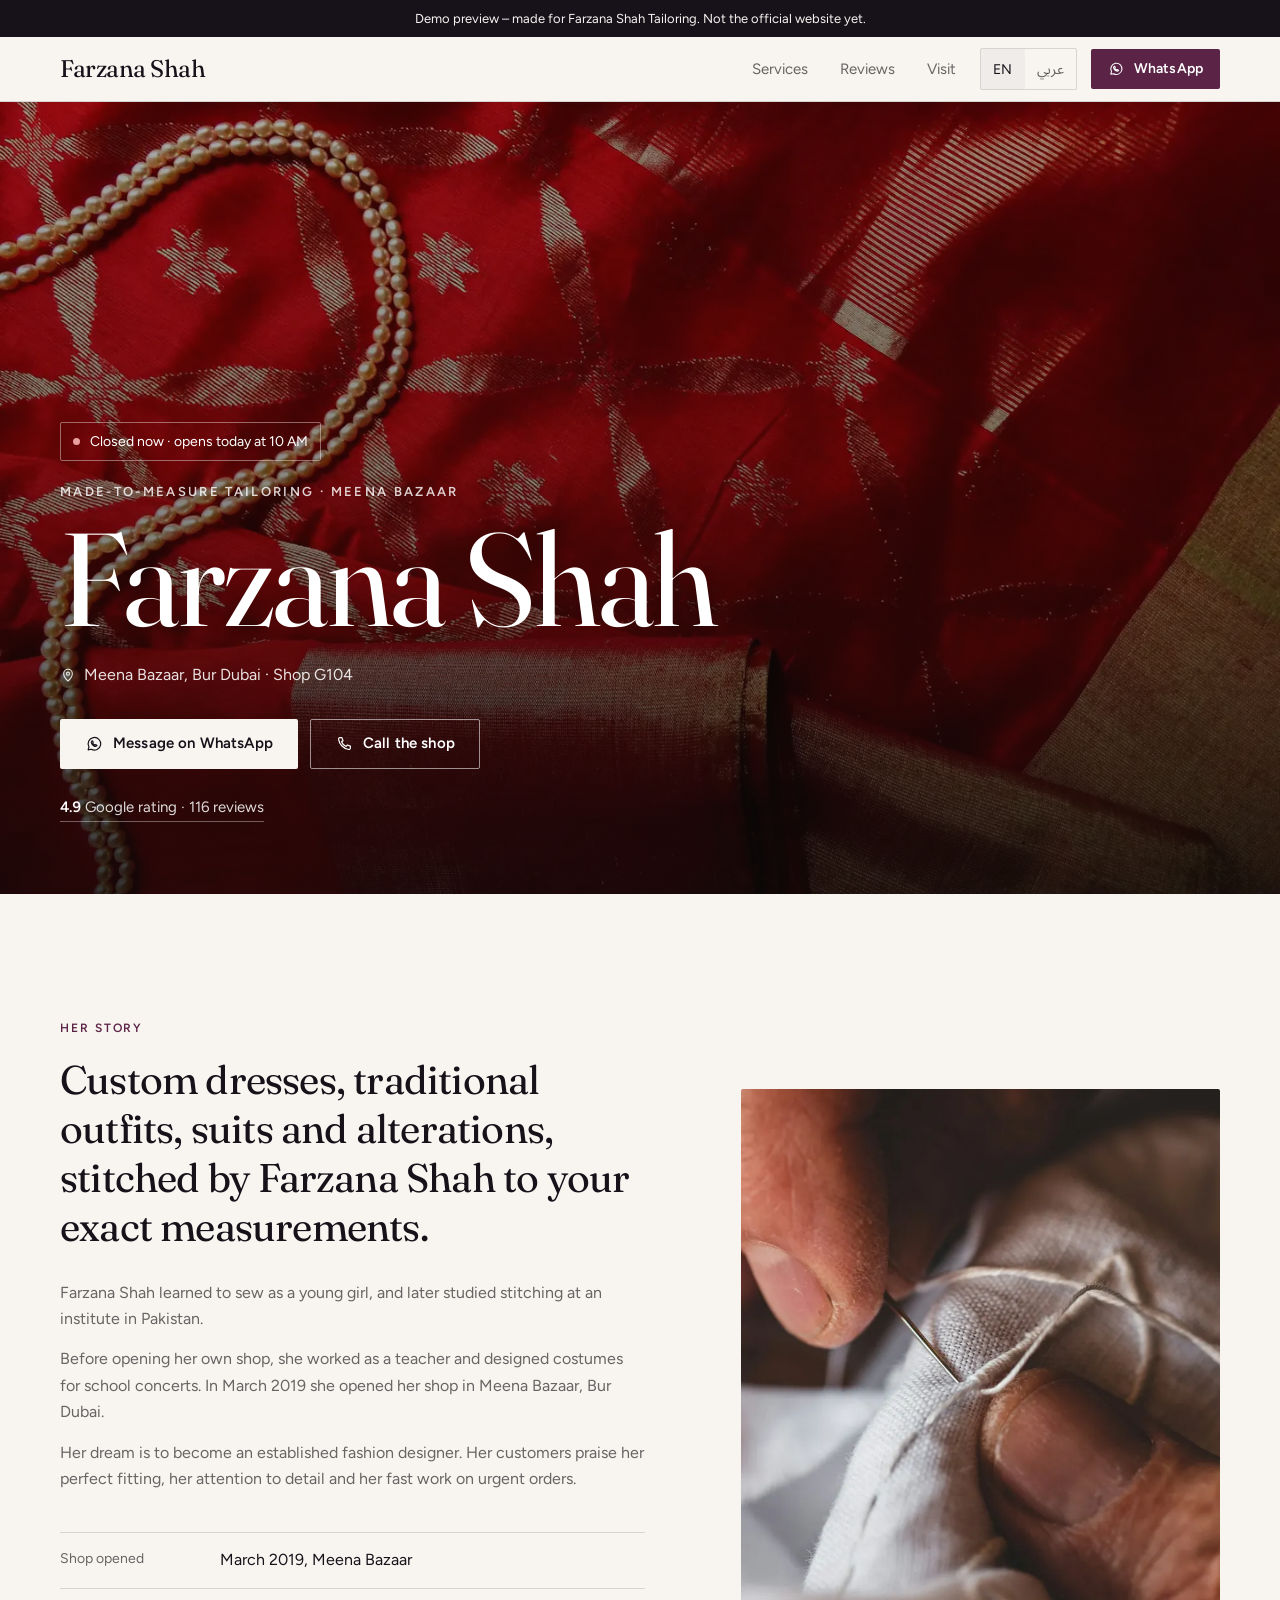
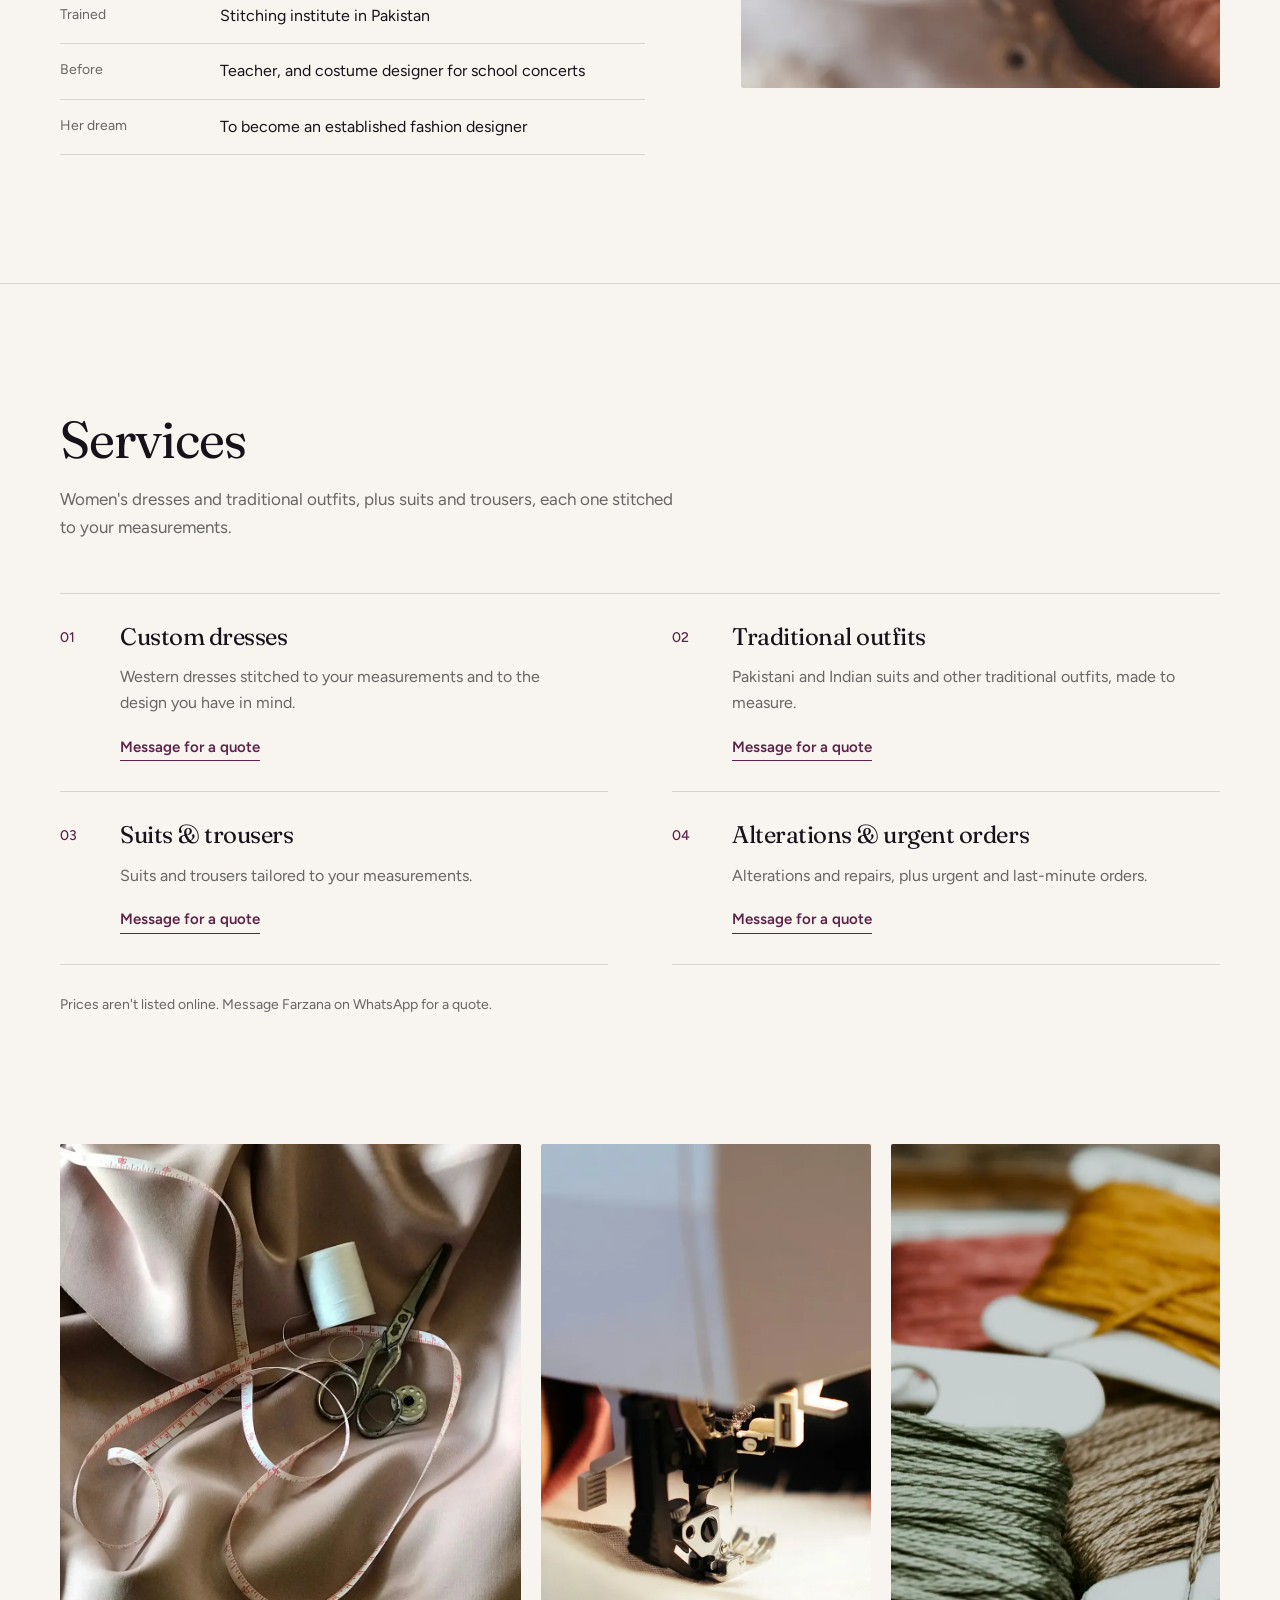
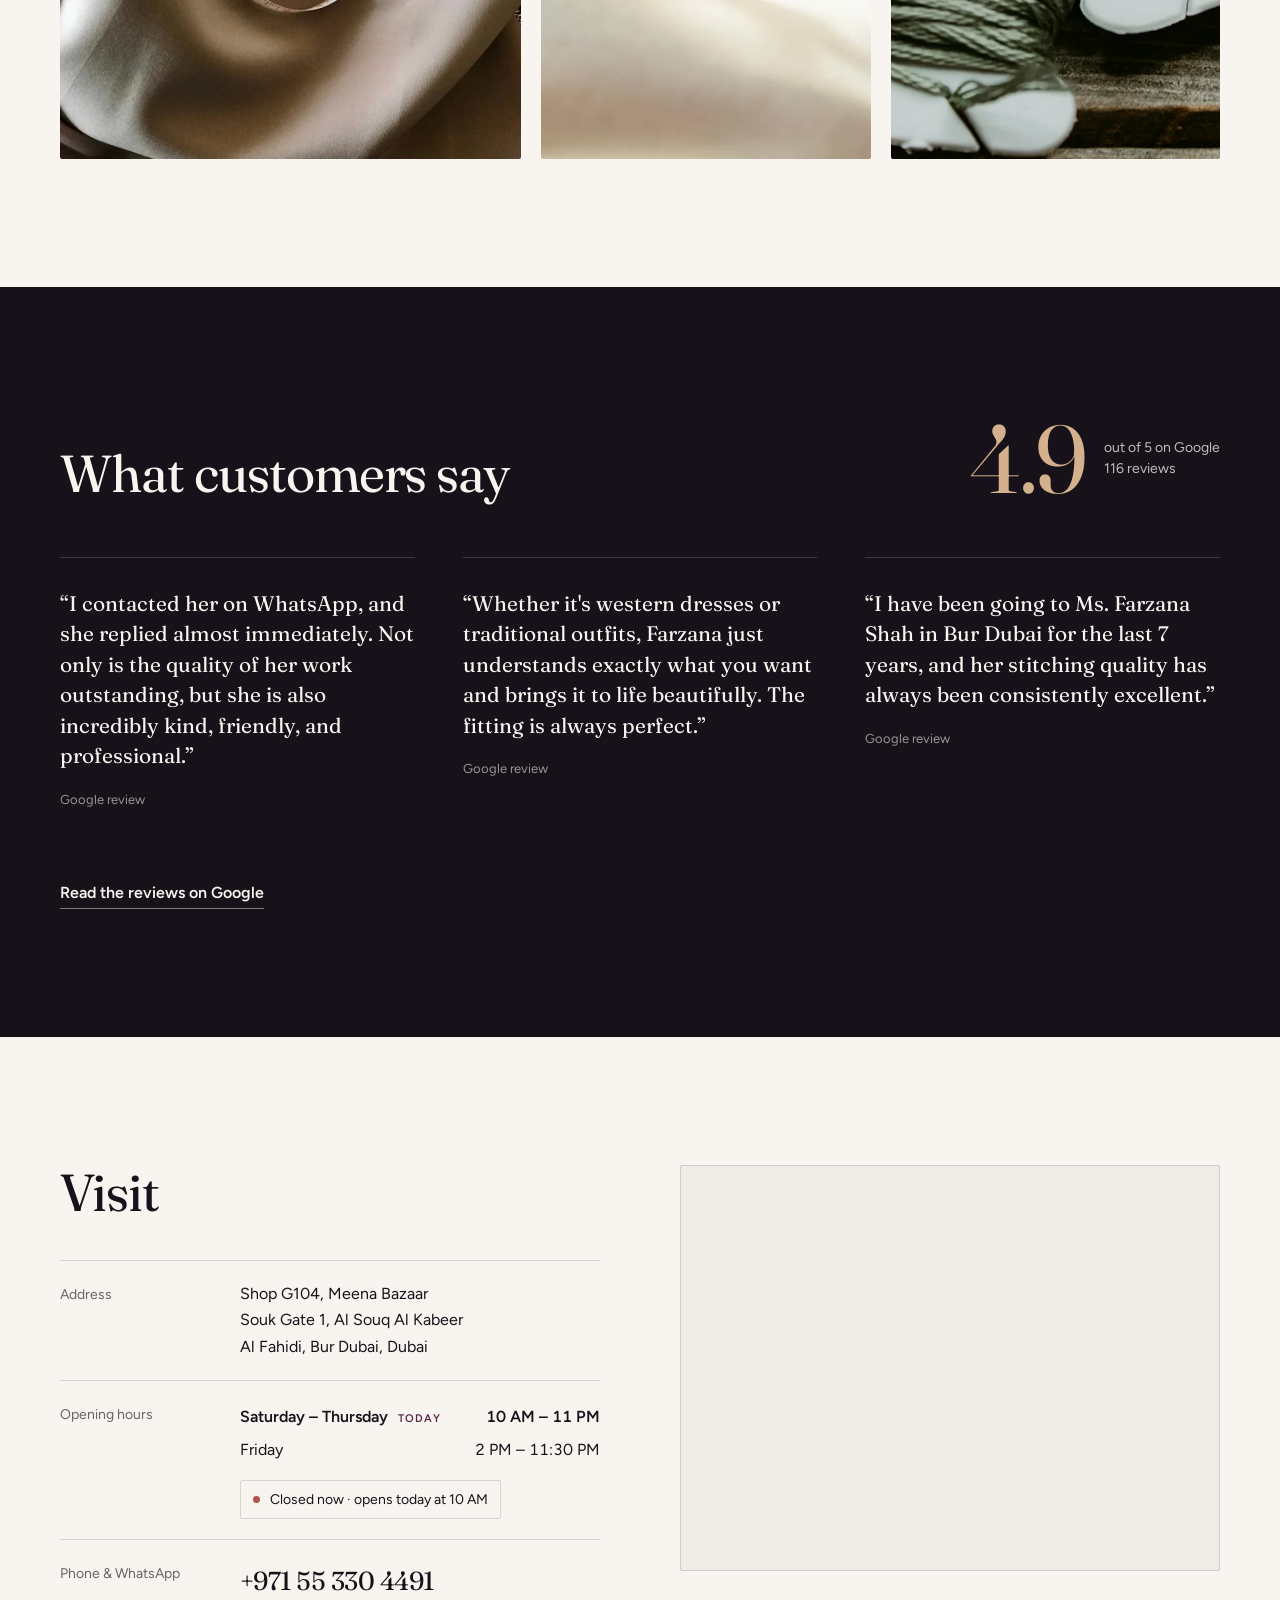
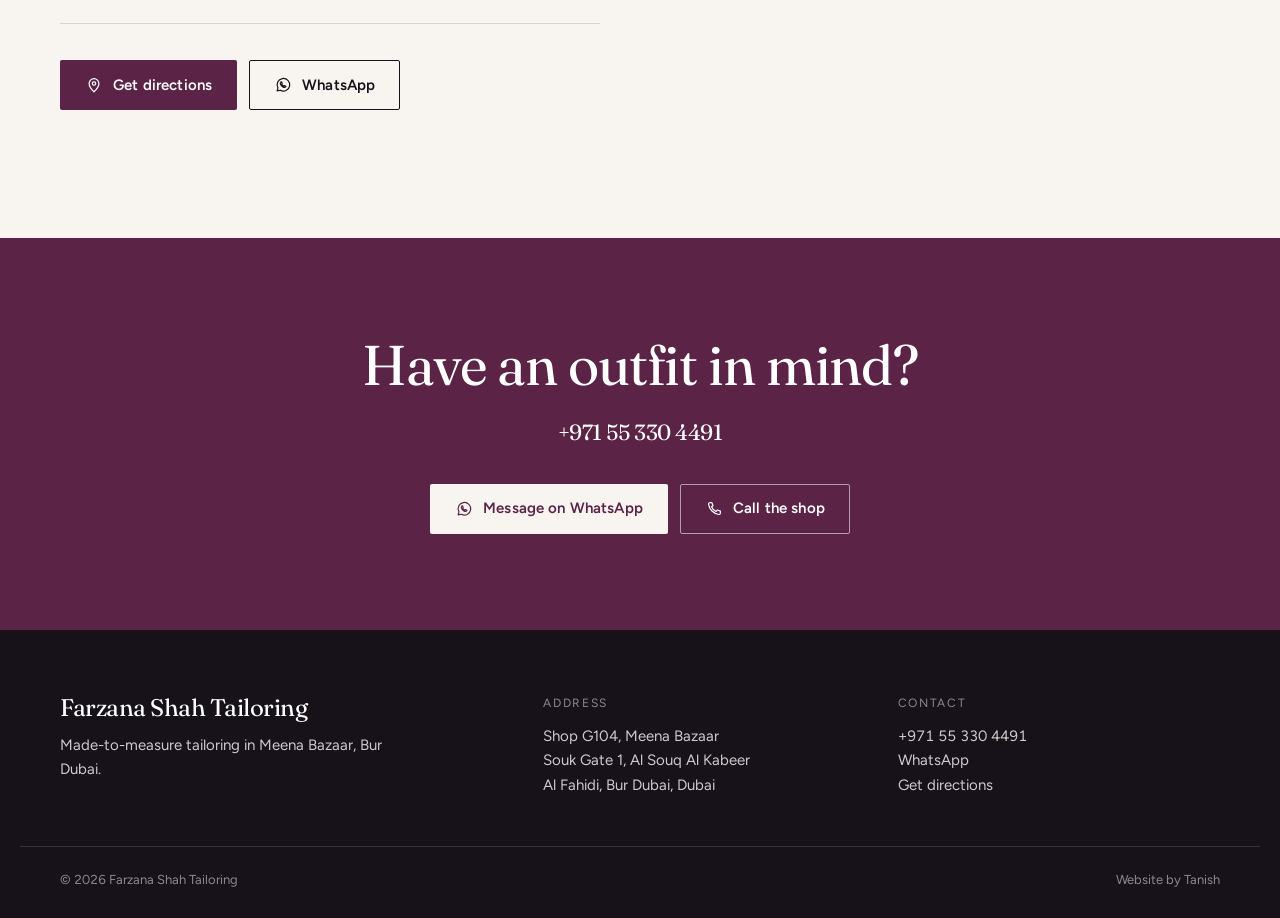
==== commit 50e9d659: "Update demo website Co-Authored-By: Claude Opus 5.5 <noreply@anthropic.com>" ====
--- a/index.html
+++ b/index.html
@@ -3,35 +3,37 @@
 <head>
   <meta charset="utf-8">
   <meta name="viewport" content="width=device-width, initial-scale=1, viewport-fit=cover">
-  <title>Farzana Shah Tailoring · Made-to-measure tailoring in Meena Bazaar, Bur Dubai</title>
-  <meta name="description" content="Custom dresses, traditional outfits, suits, trousers and alterations by Farzana Shah in Meena Bazaar, Bur Dubai. Rated 4.9 on Google. Message on WhatsApp for a quote.">
+  <title>Farzana Shah Tailoring · Made-to-measure tailoring · Meena Bazaar</title>
+  <meta name="description" content="Custom dresses, traditional outfits, suits and alterations, stitched by Farzana Shah to your exact measurements. Rated 4.9 on Google.">
   <meta name="robots" content="noindex">
-  <meta name="theme-color" content="#FBF7F2">
-
-  <link rel="icon" href="images/logo.svg" type="image/svg+xml">
-  <link rel="apple-touch-icon" href="images/apple-touch-icon.png">
-
-  <!-- Social sharing (WhatsApp, iMessage, X…). Edit these when reusing for another shop. -->
+  <meta name="theme-color" content="#F8F5F1">
+
+  <link rel="icon" href="images/icon.png" type="image/png">
+  <link rel="apple-touch-icon" href="images/icon.png">
+
+  <!-- Social sharing (WhatsApp, iMessage, X…). WhatsApp previews don't run JavaScript, so these are plain text. -->
   <meta property="og:type" content="website">
   <meta property="og:site_name" content="Farzana Shah Tailoring">
-  <meta property="og:title" content="Farzana Shah Tailoring · Meena Bazaar, Bur Dubai">
-  <meta property="og:description" content="Made-to-measure dresses, traditional outfits, suits and alterations. 4.9 on Google · Message on WhatsApp for a quote.">
+  <meta property="og:title" content="Farzana Shah Tailoring · Meena Bazaar, Bur Dubai · Shop G104">
+  <meta property="og:description" content="Made-to-measure tailoring · Meena Bazaar. 4.9 on Google (116 reviews) · Message on WhatsApp.">
   <meta property="og:url" content="https://tanish0212.github.io/farzana-shah-tailoring-demo/">
-  <meta property="og:image" content="https://tanish0212.github.io/farzana-shah-tailoring-demo/images/og-image.png">
+  <meta property="og:image" content="https://tanish0212.github.io/farzana-shah-tailoring-demo/images/og-image.jpg">
+  <meta property="og:image:secure_url" content="https://tanish0212.github.io/farzana-shah-tailoring-demo/images/og-image.jpg">
+  <meta property="og:image:type" content="image/jpeg">
   <meta property="og:image:width" content="1200">
   <meta property="og:image:height" content="630">
-  <meta property="og:image:alt" content="Farzana Shah Tailoring: made-to-measure tailoring in Meena Bazaar, Bur Dubai">
+  <meta property="og:image:alt" content="Farzana Shah Tailoring, Made-to-measure tailoring · Meena Bazaar">
   <meta name="twitter:card" content="summary_large_image">
-  <meta name="twitter:title" content="Farzana Shah Tailoring · Meena Bazaar, Bur Dubai">
-  <meta name="twitter:description" content="Made-to-measure dresses, traditional outfits, suits and alterations. 4.9 on Google.">
-  <meta name="twitter:image" content="https://tanish0212.github.io/farzana-shah-tailoring-demo/images/og-image.png">
+  <meta name="twitter:title" content="Farzana Shah Tailoring · Meena Bazaar, Bur Dubai · Shop G104">
+  <meta name="twitter:description" content="Made-to-measure tailoring · Meena Bazaar. 4.9 on Google (116 reviews) · Message on WhatsApp.">
+  <meta name="twitter:image" content="https://tanish0212.github.io/farzana-shah-tailoring-demo/images/og-image.jpg">
 
   <link rel="preconnect" href="https://fonts.googleapis.com">
   <link rel="preconnect" href="https://fonts.gstatic.com" crossorigin>
-  <!-- Fonts load without blocking the first paint -->
-  <link rel="preload" as="style" href="https://fonts.googleapis.com/css2?family=Cormorant+Garamond:ital,wght@0,500;0,600;1,500&amp;family=Jost:wght@400;500&amp;family=IBM+Plex+Sans+Arabic:wght@400;500;600&amp;display=swap">
-  <link rel="stylesheet" href="https://fonts.googleapis.com/css2?family=Cormorant+Garamond:ital,wght@0,500;0,600;1,500&amp;family=Jost:wght@400;500&amp;family=IBM+Plex+Sans+Arabic:wght@400;500;600&amp;display=swap" media="print" onload="this.media='all'">
-  <noscript><link rel="stylesheet" href="https://fonts.googleapis.com/css2?family=Cormorant+Garamond:ital,wght@0,500;0,600;1,500&amp;family=Jost:wght@400;500&amp;family=IBM+Plex+Sans+Arabic:wght@400;500;600&amp;display=swap"></noscript>
+  <link rel="preload" as="image" href="images/hero.webp" imagesrcset="images/hero-m.webp 1000w, images/hero.webp 2000w" imagesizes="100vw" fetchpriority="high">
+  <link rel="preload" as="style" href="https://fonts.googleapis.com/css2?family=Fraunces:opsz,wght@9..144,400;9..144,500&amp;family=Figtree:wght@400;500;600&amp;family=Amiri:wght@400;700&amp;family=Noto+Sans+Arabic:wght@400;500;600&amp;display=swap">
+  <link rel="stylesheet" href="https://fonts.googleapis.com/css2?family=Fraunces:opsz,wght@9..144,400;9..144,500&amp;family=Figtree:wght@400;500;600&amp;family=Amiri:wght@400;700&amp;family=Noto+Sans+Arabic:wght@400;500;600&amp;display=swap" media="print" onload="this.media='all'">
+  <noscript><link rel="stylesheet" href="https://fonts.googleapis.com/css2?family=Fraunces:opsz,wght@9..144,400;9..144,500&amp;family=Figtree:wght@400;500;600&amp;family=Amiri:wght@400;700&amp;family=Noto+Sans+Arabic:wght@400;500;600&amp;display=swap"></noscript>
   <link rel="stylesheet" href="style.css">
 </head>
 <body>
@@ -41,163 +43,118 @@
   <p class="demo-banner" data-t="demoBanner">Demo preview – made for Farzana Shah Tailoring. Not the official website yet.</p>
 
   <header class="site-header">
-    <div class="container header-inner">
-      <a class="brand" href="#top">
-        <img class="brand-mark" src="images/logo.svg" width="44" height="44" alt="">
-        <span class="brand-word">
-          <span class="brand-name" lang="en">Farzana Shah</span>
-          <span class="brand-sub" data-t="brandSub">Tailoring · Bur Dubai</span>
-        </span>
-        <span class="visually-hidden" data-shop="name">Farzana Shah Tailoring</span>
-      </a>
+    <div class="wrap header-inner">
+      <a class="wordmark" href="#top" data-t="brandName">Farzana Shah</a>
       <nav class="nav" data-t-aria="navLabel" aria-label="Main">
         <a href="#services" data-t="navServices">Services</a>
-        <a href="#story" data-t="navStory">Her story</a>
         <a href="#reviews" data-t="navReviews">Reviews</a>
         <a href="#visit" data-t="navVisit">Visit</a>
       </nav>
       <div class="header-actions">
-        <div class="lang-toggle" role="group" data-t-aria="langLabel" aria-label="Language">
+        <div class="lang" role="group" data-t-aria="langLabel" aria-label="Language">
           <button type="button" data-lang="en" lang="en" aria-pressed="true">EN</button>
-          <span class="lang-sep" aria-hidden="true"></span>
           <button type="button" data-lang="ar" lang="ar" aria-pressed="false">عربي</button>
         </div>
-        <a class="btn btn-primary btn-sm js-wa" href="https://wa.me/971553304491" target="_blank" rel="noopener" data-t-aria="waAria">
-          <svg class="icon" viewBox="0 0 24 24" width="18" height="18" aria-hidden="true"><use href="#i-wa"/></svg>
-          <span class="label-long" data-t="waShort">WhatsApp</span>
+        <a class="btn btn-solid btn-sm js-wa" href="https://wa.me/971553304491?text=Hi%20Farzana%2C%20I%20found%20you%20on%20your%20website%20and%20I%27d%20like%20to%20ask%20about%20tailoring." target="_blank" rel="noopener" data-t-aria="waAria" aria-label="Message Farzana Shah Tailoring on WhatsApp">
+          <svg class="ico" viewBox="0 0 24 24" width="16" height="16" aria-hidden="true"><use href="#i-wa"/></svg>
+          <span class="hide-sm" data-t="waShort">WhatsApp</span>
         </a>
       </div>
     </div>
   </header>
 
   <main id="main">
-    <!-- HERO -->
+    <!-- HERO: full-width photo, shop name over a dark overlay -->
     <section class="hero" id="top" aria-labelledby="hero-title">
-      <div class="container hero-grid">
-        <div class="hero-copy">
-          <p class="status js-status reveal"><span class="status-dot" aria-hidden="true"></span><span class="status-text"></span></p>
-          <p class="eyebrow reveal" data-t="heroEyebrow">Farzana Shah Tailoring</p>
-          <h1 class="hero-title js-hero-title" id="hero-title">Made to measure, fitted to perfection.</h1>
-          <p class="lead reveal" data-t="heroSub"></p>
-          <p class="place reveal">
-            <svg class="icon" viewBox="0 0 24 24" width="18" height="18" aria-hidden="true"><use href="#i-pin"/></svg>
-            <span data-t="heroPlace">Meena Bazaar, Bur Dubai</span>
-          </p>
-          <div class="actions reveal">
-            <a class="btn btn-primary js-wa" href="https://wa.me/971553304491" target="_blank" rel="noopener">
-              <svg class="icon" viewBox="0 0 24 24" width="20" height="20" aria-hidden="true"><use href="#i-wa"/></svg>
-              <span data-t="waCta">Message on WhatsApp</span><span class="visually-hidden js-newtab"></span>
-            </a>
-            <a class="btn btn-ghost js-dir" href="https://www.google.com/maps/search/?api=1&amp;query=Farzana+Shah+Tailoring+Meena+Bazaar+Dubai" target="_blank" rel="noopener">
-              <svg class="icon" viewBox="0 0 24 24" width="20" height="20" aria-hidden="true"><use href="#i-pin"/></svg>
-              <span data-t="directions">Get Directions</span><span class="visually-hidden js-newtab"></span>
-            </a>
-          </div>
-          <a class="rating js-rating js-reviews reveal" href="#reviews"></a>
-        </div>
-        <figure class="hero-media reveal">
-          <div class="arch">
-            <img class="js-img" data-img="hero" src="images/dress-form.svg" alt="" width="480" height="600" fetchpriority="high">
-          </div>
-          <figcaption class="media-caption" data-t="heroCaption">Shop G104 · Meena Bazaar</figcaption>
+      <picture class="hero-photo">
+        <source media="(max-width: 700px)" srcset="images/hero-m.webp">
+        <img class="js-img" data-img="hero" src="images/hero.webp" alt="Red silk with a gold border and a beaded tassel" width="2000" height="1250" fetchpriority="high">
+      </picture>
+      <div class="hero-shade" aria-hidden="true"></div>
+      <div class="wrap hero-inner">
+        <p class="status js-status"><span class="status-dot" aria-hidden="true"></span><span class="status-text"></span></p>
+        <p class="hero-kicker" data-t="kicker">Made-to-measure tailoring · Meena Bazaar</p>
+        <h1 class="hero-name" id="hero-title" data-t="heroName">Farzana Shah</h1>
+        <p class="hero-place">
+          <svg class="ico" viewBox="0 0 24 24" width="16" height="16" aria-hidden="true"><use href="#i-pin"/></svg>
+          <span data-t="heroPlace">Meena Bazaar, Bur Dubai · Shop G104</span>
+        </p>
+        <div class="actions">
+          <a class="btn btn-light js-wa" href="https://wa.me/971553304491?text=Hi%20Farzana%2C%20I%20found%20you%20on%20your%20website%20and%20I%27d%20like%20to%20ask%20about%20tailoring." target="_blank" rel="noopener">
+            <svg class="ico" viewBox="0 0 24 24" width="18" height="18" aria-hidden="true"><use href="#i-wa"/></svg>
+            <span data-t="waCta">Message on WhatsApp</span><span class="visually-hidden js-newtab"></span>
+          </a>
+          <a class="btn btn-line-light js-tel" href="tel:+971553304491">
+            <svg class="ico" viewBox="0 0 24 24" width="18" height="18" aria-hidden="true"><use href="#i-phone"/></svg>
+            <span data-t="callCta">Call us</span>
+          </a>
+        </div>
+        <a class="hero-rating js-reviews" href="https://www.google.com/maps/search/?api=1&amp;query=Farzana+Shah+Tailoring+Meena+Bazaar+Dubai" target="_blank" rel="noopener"><span class="num">4.9</span> <span data-t="ratingShort">Google rating</span> · <span data-t="ratingCount">116 reviews</span><span class="visually-hidden js-newtab"></span></a>
+      </div>
+    </section>
+
+    <!-- INTRO -->
+    <section class="section intro" aria-labelledby="intro-title">
+      <div class="wrap intro-grid">
+        <div class="intro-copy reveal">
+          <p class="label" data-t="introLabel">About</p>
+          <h2 class="intro-lead" id="intro-title" data-t="intro">Custom dresses, traditional outfits, suits and alterations, stitched by Farzana Shah to your exact measurements.</h2>
+          <div class="story js-story"></div>
+          <dl class="facts js-facts"></dl>
+        </div>
+        <figure class="intro-photo reveal">
+          <img class="js-img" data-img="intro" src="images/photo-1.webp" alt="Hand stitching with needle and thread" width="1120" height="1400" loading="lazy" decoding="async">
         </figure>
       </div>
     </section>
 
-    <!-- QUICK FACTS -->
-    <section class="strip" data-t-aria="stripAria" aria-label="Quick facts">
-      <div class="container strip-grid">
-        <div class="strip-item">
-          <span class="strip-label" data-t="stripServicesLabel">Services</span>
-          <span class="strip-value" data-t="stripServices"></span>
-        </div>
-        <div class="strip-item">
-          <span class="strip-label" data-t="stripHoursLabel">Hours</span>
-          <span class="strip-value js-strip-hours"></span>
-        </div>
-        <div class="strip-item">
-          <span class="strip-label" data-t="stripRatingLabel">Google rating</span>
-          <span class="strip-value"><span class="js-stars"></span> <span data-t="stripRating"></span></span>
-        </div>
-      </div>
-    </section>
-
     <!-- SERVICES -->
-    <section class="section" id="services" aria-labelledby="services-title">
-      <div class="container">
+    <section class="section services-section" id="services" aria-labelledby="services-title">
+      <div class="wrap">
         <header class="section-head reveal">
-          <p class="kicker"><span class="kicker-num">01</span><span data-t="servicesKicker">Services</span></p>
-          <h2 id="services-title" data-t="servicesTitle">What Farzana makes.</h2>
+          <h2 id="services-title" data-t="servicesTitle">Services</h2>
           <p class="section-intro" data-t="servicesIntro"></p>
         </header>
-        <ul class="services js-services" role="list"></ul>
-        <p class="quote-note reveal" data-t="quoteNote"></p>
-      </div>
-    </section>
-
-    <!-- STORY -->
-    <section class="section section-alt" id="story" aria-labelledby="story-title">
-      <div class="container story-grid">
-        <figure class="story-media reveal">
-          <div class="arch">
-            <img class="js-img" data-img="story" src="images/sewing-machine.svg" alt="" width="480" height="600" loading="lazy" decoding="async">
-          </div>
-        </figure>
-        <div class="story-copy">
-          <header class="section-head section-head--stack reveal">
-            <p class="kicker"><span class="kicker-num">02</span><span data-t="storyKicker">Her story</span></p>
-            <h2 id="story-title" data-t="storyTitle">Meet Farzana.</h2>
-          </header>
-          <div class="story-text js-story reveal"></div>
-          <dl class="story-facts js-story-facts reveal"></dl>
-        </div>
-      </div>
-    </section>
-
-    <!-- HOW IT WORKS -->
-    <section class="section" id="how" aria-labelledby="how-title">
-      <div class="container">
-        <header class="section-head reveal">
-          <p class="kicker"><span class="kicker-num">03</span><span data-t="howKicker">How it works</span></p>
-          <h2 id="how-title" data-t="howTitle">Three simple steps.</h2>
-        </header>
-        <ol class="steps js-steps" role="list"></ol>
+        <ol class="services js-services" role="list"></ol>
+        <p class="note reveal" data-t="quoteNote"></p>
+      </div>
+    </section>
+
+    <!-- PHOTOS -->
+    <section class="gallery" aria-label="Photos">
+      <div class="wrap">
+        <div class="gallery-grid gallery-grid--3 reveal">
+          <img class="js-img" data-img="photo-2" src="images/photo-2.webp" alt="A measuring tape and scissors on silk" width="1120" height="1400" loading="lazy" decoding="async">
+          <img class="js-img" data-img="photo-3" src="images/photo-3.webp" alt="Fabric being stitched on a sewing machine" width="1120" height="1400" loading="lazy" decoding="async">
+          <img class="js-img" data-img="photo-4" src="images/photo-4.webp" alt="Skeins of embroidery thread" width="1120" height="1400" loading="lazy" decoding="async">
+        </div>
       </div>
     </section>
 
     <!-- REVIEWS -->
-    <section class="section section-alt" id="reviews" aria-labelledby="reviews-title">
-      <div class="container">
+    <section class="section reviews-section" id="reviews" aria-labelledby="reviews-title">
+      <div class="wrap">
         <div class="reviews-head reveal">
           <div>
-            <p class="kicker"><span class="kicker-num">04</span><span data-t="reviewsKicker">Reviews</span></p>
-            <h2 id="reviews-title" data-t="reviewsTitle">In her customers' words.</h2>
+            <h2 id="reviews-title" data-t="reviewsTitle">What customers say</h2>
+            <p class="reviews-sub js-reviews-sub"></p>
           </div>
           <div class="score">
-            <span class="score-value js-score" lang="en" dir="ltr">4.9</span>
-            <div class="score-meta">
-              <span class="js-stars score-stars"></span>
-              <span class="score-count" data-t="basedOn">116 reviews on Google</span>
-              <a class="text-link js-reviews" href="#reviews">
-                <span data-t="readMore">Read more on Google</span><span class="visually-hidden js-newtab"></span>
-                <svg class="icon icon-arrow" viewBox="0 0 24 24" width="18" height="18" aria-hidden="true"><use href="#i-arrow"/></svg>
-              </a>
-            </div>
+            <span class="score-value num" lang="en" dir="ltr">4.9</span>
+            <span class="score-meta"><span data-t="outOf">out of 5 on Google</span><br><span data-t="ratingCount">116 reviews</span></span>
           </div>
         </div>
         <ul class="reviews js-reviews-list" role="list"></ul>
+        <a class="text-link js-reviews reveal" href="https://www.google.com/maps/search/?api=1&amp;query=Farzana+Shah+Tailoring+Meena+Bazaar+Dubai" target="_blank" rel="noopener"><span data-t="readMore">Read the reviews on Google</span><span class="visually-hidden js-newtab"></span></a>
       </div>
     </section>
 
     <!-- VISIT -->
-    <section class="section" id="visit" aria-labelledby="visit-title">
-      <div class="container visit-grid">
-        <div class="visit-copy">
-          <header class="section-head section-head--stack reveal">
-            <p class="kicker"><span class="kicker-num">05</span><span data-t="visitKicker">Visit</span></p>
-            <h2 id="visit-title" data-t="visitTitle">Find the shop.</h2>
-          </header>
-          <dl class="visit-info reveal">
+    <section class="section visit-section" id="visit" aria-labelledby="visit-title">
+      <div class="wrap visit-grid">
+        <div class="visit-copy reveal">
+          <h2 id="visit-title" data-t="visitTitle">Visit</h2>
+          <dl class="info">
             <div>
               <dt data-t="addressLabel">Address</dt>
               <dd><address class="js-address"></address></dd>
@@ -206,7 +163,7 @@
               <dt data-t="hoursLabel">Opening hours</dt>
               <dd>
                 <table class="hours js-hours"></table>
-                <span class="status status--inline js-status"><span class="status-dot" aria-hidden="true"></span><span class="status-text"></span></span>
+                <p class="status status--ink js-status"><span class="status-dot" aria-hidden="true"></span><span class="status-text"></span></p>
               </dd>
             </div>
             <div>
@@ -214,39 +171,36 @@
               <dd><a class="phone-link js-tel js-phone" href="tel:+971553304491">+971 55 330 4491</a></dd>
             </div>
           </dl>
-          <div class="actions reveal">
-            <a class="btn btn-primary js-dir" href="https://www.google.com/maps/search/?api=1&amp;query=Farzana+Shah+Tailoring+Meena+Bazaar+Dubai" target="_blank" rel="noopener">
-              <svg class="icon" viewBox="0 0 24 24" width="20" height="20" aria-hidden="true"><use href="#i-pin"/></svg>
-              <span data-t="directions">Get Directions</span><span class="visually-hidden js-newtab"></span>
+          <div class="actions">
+            <a class="btn btn-solid js-dir" href="https://www.google.com/maps/search/?api=1&amp;query=Farzana+Shah+Tailoring+Meena+Bazaar+Dubai" target="_blank" rel="noopener">
+              <svg class="ico" viewBox="0 0 24 24" width="18" height="18" aria-hidden="true"><use href="#i-pin"/></svg>
+              <span data-t="directions">Get directions</span><span class="visually-hidden js-newtab"></span>
             </a>
-            <a class="btn btn-ghost js-wa" href="https://wa.me/971553304491" target="_blank" rel="noopener">
-              <svg class="icon" viewBox="0 0 24 24" width="20" height="20" aria-hidden="true"><use href="#i-wa"/></svg>
+            <a class="btn btn-line js-wa" href="https://wa.me/971553304491?text=Hi%20Farzana%2C%20I%20found%20you%20on%20your%20website%20and%20I%27d%20like%20to%20ask%20about%20tailoring." target="_blank" rel="noopener">
+              <svg class="ico" viewBox="0 0 24 24" width="18" height="18" aria-hidden="true"><use href="#i-wa"/></svg>
               <span data-t="waShort">WhatsApp</span><span class="visually-hidden js-newtab"></span>
             </a>
           </div>
         </div>
         <div class="map reveal">
-          <iframe class="js-map" title="Map" width="600" height="350" loading="lazy" referrerpolicy="no-referrer-when-downgrade" allowfullscreen></iframe>
-        </div>
-      </div>
-    </section>
-
-    <!-- CLOSING CTA -->
-    <section class="cta-band" aria-labelledby="cta-title">
-      <div class="container cta-inner reveal">
-        <div class="cut-line" aria-hidden="true">
-          <svg viewBox="0 0 40 24" width="40" height="24"><use href="#i-scissors"/></svg>
-        </div>
-        <h2 id="cta-title" class="cta-title" data-t="ctaTitle">Have an outfit in mind?</h2>
-        <p class="cta-sub" data-t="ctaSub"></p>
+          <iframe class="js-map" title="Map" width="640" height="480" loading="lazy" referrerpolicy="no-referrer-when-downgrade" allowfullscreen></iframe>
+        </div>
+      </div>
+    </section>
+
+    <!-- CLOSING -->
+    <section class="closing" aria-labelledby="closing-title">
+      <div class="wrap closing-inner reveal">
+        <h2 id="closing-title" class="closing-title" data-t="closingTitle">Have an outfit in mind?</h2>
+        <p class="closing-phone"><a class="js-tel js-phone" href="tel:+971553304491">+971 55 330 4491</a></p>
         <div class="actions actions--center">
-          <a class="btn btn-primary js-wa" href="https://wa.me/971553304491" target="_blank" rel="noopener">
-            <svg class="icon" viewBox="0 0 24 24" width="20" height="20" aria-hidden="true"><use href="#i-wa"/></svg>
+          <a class="btn btn-light js-wa" href="https://wa.me/971553304491?text=Hi%20Farzana%2C%20I%20found%20you%20on%20your%20website%20and%20I%27d%20like%20to%20ask%20about%20tailoring." target="_blank" rel="noopener">
+            <svg class="ico" viewBox="0 0 24 24" width="18" height="18" aria-hidden="true"><use href="#i-wa"/></svg>
             <span data-t="waCta">Message on WhatsApp</span><span class="visually-hidden js-newtab"></span>
           </a>
-          <a class="btn btn-ghost js-tel" href="tel:+971553304491">
-            <svg class="icon" viewBox="0 0 24 24" width="20" height="20" aria-hidden="true"><use href="#i-phone"/></svg>
-            <span data-t="callCta">Call the shop</span>
+          <a class="btn btn-line-light js-tel" href="tel:+971553304491">
+            <svg class="ico" viewBox="0 0 24 24" width="18" height="18" aria-hidden="true"><use href="#i-phone"/></svg>
+            <span data-t="callCta">Call us</span>
           </a>
         </div>
       </div>
@@ -254,48 +208,41 @@
   </main>
 
   <footer class="site-footer">
-    <div class="container footer-grid">
-      <div class="footer-brand">
-        <img src="images/logo.svg" width="56" height="56" alt="" loading="lazy">
-        <div>
-          <p class="footer-name" lang="en" data-shop="name">Farzana Shah Tailoring</p>
-          <p class="footer-tag" data-t="footerTag"></p>
-        </div>
-      </div>
-      <div class="footer-col">
+    <div class="wrap footer-grid">
+      <div>
+        <p class="footer-name" data-t="footerName">Farzana Shah Tailoring</p>
+        <p class="footer-tag" data-t="footerTag"></p>
+      </div>
+      <div>
         <p class="footer-label" data-t="addressLabel">Address</p>
         <address class="js-address"></address>
       </div>
-      <div class="footer-col">
+      <div>
         <p class="footer-label" data-t="footerContact">Contact</p>
         <p><a class="js-tel js-phone" href="tel:+971553304491">+971 55 330 4491</a></p>
-        <p><a class="js-wa" href="https://wa.me/971553304491" target="_blank" rel="noopener"><span data-t="waShort">WhatsApp</span><span class="visually-hidden js-newtab"></span></a></p>
-        <p><a class="js-dir" href="https://www.google.com/maps/search/?api=1&amp;query=Farzana+Shah+Tailoring+Meena+Bazaar+Dubai" target="_blank" rel="noopener"><span data-t="directions">Get Directions</span><span class="visually-hidden js-newtab"></span></a></p>
+        <p><a class="js-wa" href="https://wa.me/971553304491?text=Hi%20Farzana%2C%20I%20found%20you%20on%20your%20website%20and%20I%27d%20like%20to%20ask%20about%20tailoring." target="_blank" rel="noopener"><span data-t="waShort">WhatsApp</span><span class="visually-hidden js-newtab"></span></a></p>
+        <p><a class="js-dir" href="https://www.google.com/maps/search/?api=1&amp;query=Farzana+Shah+Tailoring+Meena+Bazaar+Dubai" target="_blank" rel="noopener"><span data-t="directions">Get directions</span><span class="visually-hidden js-newtab"></span></a></p>
       </div>
     </div>
-    <div class="container footer-bottom">
-      <p>© <span class="js-year"></span> <span lang="en" data-shop="name">Farzana Shah Tailoring</span></p>
+    <div class="wrap footer-bottom">
+      <p>© <span class="js-year num"></span> <span lang="en" data-shop="name">Farzana Shah Tailoring</span></p>
       <p data-t="credit">Website by Tanish</p>
     </div>
   </footer>
 
-  <a class="fab js-wa" href="https://wa.me/971553304491" target="_blank" rel="noopener" data-t-aria="waAria" aria-label="Message Farzana Shah Tailoring on WhatsApp">
-    <svg viewBox="0 0 24 24" width="28" height="28" aria-hidden="true"><use href="#i-wa"/></svg>
+  <a class="fab js-wa" href="https://wa.me/971553304491?text=Hi%20Farzana%2C%20I%20found%20you%20on%20your%20website%20and%20I%27d%20like%20to%20ask%20about%20tailoring." target="_blank" rel="noopener" data-t-aria="waAria" aria-label="Message Farzana Shah Tailoring on WhatsApp">
+    <svg viewBox="0 0 24 24" width="24" height="24" aria-hidden="true"><use href="#i-wa"/></svg>
   </a>
 
-  <!-- Icon set (drawn for this site, stroke only) -->
+  <!-- The only icons: WhatsApp, phone, map pin -->
   <svg width="0" height="0" style="position:absolute" aria-hidden="true" focusable="false">
-    <symbol id="i-wa" viewBox="0 0 24 24"><g fill="none" stroke="currentColor" stroke-width="1.7" stroke-linecap="round" stroke-linejoin="round"><path d="M4.2 19.8l1.1-3.9A8.4 8.4 0 1 1 8.4 19z"/><path d="M9 8.3c.2-.5.6-.6 1-.5l.9 2-.7.9c.5 1.2 1.5 2.2 2.8 2.8l.9-.7 2 .9c.1.4 0 .8-.5 1.1-.9.6-2.1.6-3.6-.2a8.4 8.4 0 0 1-2.9-2.9c-.8-1.5-.8-2.7.1-3.4z"/></g></symbol>
-    <symbol id="i-pin" viewBox="0 0 24 24"><g fill="none" stroke="currentColor" stroke-width="1.7" stroke-linecap="round" stroke-linejoin="round"><path d="M12 21s-6.5-5.8-6.5-11a6.5 6.5 0 0 1 13 0c0 5.2-6.5 11-6.5 11Z"/><circle cx="12" cy="10" r="2.3"/></g></symbol>
-    <symbol id="i-phone" viewBox="0 0 24 24"><path fill="none" stroke="currentColor" stroke-width="1.7" stroke-linecap="round" stroke-linejoin="round" d="M6.6 3.5h2.6l1.5 4.2-2 1.4a10.6 10.6 0 0 0 6.2 6.2l1.4-2 4.2 1.5v2.6a1.9 1.9 0 0 1-2 1.9A16.2 16.2 0 0 1 4.7 5.5a1.9 1.9 0 0 1 1.9-2Z"/></symbol>
-    <symbol id="i-arrow" viewBox="0 0 24 24"><path fill="none" stroke="currentColor" stroke-width="1.7" stroke-linecap="round" stroke-linejoin="round" d="M4.5 12h15M14 6.5l5.5 5.5-5.5 5.5"/></symbol>
-    <symbol id="i-tape" viewBox="0 0 24 24"><g fill="none" stroke="currentColor" stroke-width="1.6" stroke-linecap="round" stroke-linejoin="round"><circle cx="10" cy="10.5" r="7"/><circle cx="10" cy="10.5" r="2.4"/><path d="M10 17.5h11.5V14H17"/><path d="M13 17.5v-1.6M16 17.5v-1.6M19 17.5v-1.6"/></g></symbol>
-    <symbol id="i-hanger" viewBox="0 0 24 24"><g fill="none" stroke="currentColor" stroke-width="1.6" stroke-linecap="round" stroke-linejoin="round"><path d="M12 8.2V7a2 2 0 1 0-2-2"/><path d="M12 8.2 3.2 14.6c-.8.6-.4 1.6.5 1.6h16.6c.9 0 1.3-1 .5-1.6Z"/></g></symbol>
-    <symbol id="i-scissors" viewBox="0 0 40 24"><g fill="none" stroke="currentColor" stroke-width="1.5" stroke-linecap="round" stroke-linejoin="round"><circle cx="7" cy="6" r="4.5"/><circle cx="7" cy="18" r="4.5"/><path d="M11 8.2 36 19M11 15.8 36 5"/><circle cx="21" cy="12" r=".9" fill="currentColor"/></g></symbol>
+    <symbol id="i-wa" viewBox="0 0 24 24"><g fill="none" stroke="currentColor" stroke-width="1.6" stroke-linecap="round" stroke-linejoin="round"><path d="M4.2 19.8l1.1-3.9A8.4 8.4 0 1 1 8.4 19z"/><path d="M9 8.3c.2-.5.6-.6 1-.5l.9 2-.7.9c.5 1.2 1.5 2.2 2.8 2.8l.9-.7 2 .9c.1.4 0 .8-.5 1.1-.9.6-2.1.6-3.6-.2a8.4 8.4 0 0 1-2.9-2.9c-.8-1.5-.8-2.7.1-3.4z"/></g></symbol>
+    <symbol id="i-pin" viewBox="0 0 24 24"><g fill="none" stroke="currentColor" stroke-width="1.6" stroke-linecap="round" stroke-linejoin="round"><path d="M12 21s-6.5-5.8-6.5-11a6.5 6.5 0 0 1 13 0c0 5.2-6.5 11-6.5 11Z"/><circle cx="12" cy="10" r="2.3"/></g></symbol>
+    <symbol id="i-phone" viewBox="0 0 24 24"><path fill="none" stroke="currentColor" stroke-width="1.6" stroke-linecap="round" stroke-linejoin="round" d="M6.6 3.5h2.6l1.5 4.2-2 1.4a10.6 10.6 0 0 0 6.2 6.2l1.4-2 4.2 1.5v2.6a1.9 1.9 0 0 1-2 1.9A16.2 16.2 0 0 1 4.7 5.5a1.9 1.9 0 0 1 1.9-2Z"/></symbol>
   </svg>
 
   <noscript>
-    <div class="noscript">Farzana Shah Tailoring · Shop G104, Meena Bazaar, Bur Dubai · <a href="https://wa.me/971553304491">WhatsApp +971 55 330 4491</a></div>
+    <div class="noscript">Farzana Shah Tailoring · Shop G104, Meena Bazaar, Souk Gate 1, Al Souq Al Kabeer, Al Fahidi, Bur Dubai · <a href="https://wa.me/971553304491">WhatsApp +971 55 330 4491</a></div>
   </noscript>
 
   <script src="script.js"></script>
--- a/style.css
+++ b/style.css
@@ -1,602 +1,243 @@
-/* =====================================================================
-   Farzana Shah Tailoring — stylesheet
-   Mobile-first. Logical properties (inline/block) so Arabic RTL mirrors.
-   Palette: ivory + blush paper, one accent (deep plum).
-   ===================================================================== */
+/* Farzana Shah Tailoring: editorial design. Two brand colours: #5B2346 / #D4B08C. */
 
 :root {
-  --ivory: #FBF7F2;
-  --paper: #FFFDFA;
-  --blush: #F3E7E1;
-  --blush-2: #EADAD2;
-  --line: #E2D3CC;
-  --line-2: #CDB6AD;
-  --ink: #2B1F27;
-  --muted: #65555E;
-  --plum: #5E2750;
-  --plum-hi: #742F63;
-  --plum-deep: #3A1733;
-  --on-plum: #FBF7F2;
-  --on-plum-muted: #D9C6D1;
-  --open: #2E7A4E;
-  --closed: #9B6B78;
-
-  --f-display: "Cormorant Garamond", "Cormorant", Garamond, "Times New Roman", serif;
-  --f-body: "Jost", "Futura", system-ui, -apple-system, "Segoe UI", Roboto, sans-serif;
-  --f-ar: "IBM Plex Sans Arabic", "Geeza Pro", "Segoe UI", Tahoma, sans-serif;
-
-  --gutter: 20px;
-  --max: 1200px;
-  --header-h: 72px;
-  --radius: 4px;
-  --ease: cubic-bezier(.2, .65, .2, 1);
+  --accent: #5B2346; --accent-2: #D4B08C; --on-accent: #FFFFFF;
+  --ink: #17121A; --paper: #F8F5F1; --paper-2: rgba(0, 0, 0, .035);
+  --muted: rgba(20, 20, 20, .64); --line: rgba(20, 20, 20, .14);
+  --f-display: "Fraunces", Georgia, "Times New Roman", serif; --f-body: "Figtree", system-ui, -apple-system, "Segoe UI", sans-serif; --f-quote: "Fraunces", Georgia, "Times New Roman", serif;
+  --f-ar: "Noto Sans Arabic", "Segoe UI", Tahoma, sans-serif; --f-ar-display: "Amiri", "Segoe UI", Tahoma, sans-serif;
+  --display-weight: 400; --ar-display-weight: 700; --display-tracking: -0.02em;
+  --radius: 2px; --hero-pos: 50% 50%;
   color-scheme: light;
 }
 
-html[lang="ar"] {
-  --f-display: var(--f-ar);
-  --f-body: var(--f-ar);
-}
-
+/* ======================================================================
+   Shared editorial stylesheet. Each site sets only the variables above
+   this block: two brand colours (--accent, --accent-2), near-black ink,
+   off-white paper, and its fonts. No shadows, no gradients except the
+   photo overlay, 1px rules, small radius, fades only.
+   ====================================================================== */
 *, *::before, *::after { box-sizing: border-box; }
-
-html {
-  -webkit-text-size-adjust: 100%;
-  text-size-adjust: 100%;
-  scroll-padding-top: calc(var(--header-h) + 12px);
-}
-@media (prefers-reduced-motion: no-preference) {
-  html { scroll-behavior: smooth; }
-}
-
+html { -webkit-text-size-adjust: 100%; scroll-behavior: smooth; scroll-padding-top: 72px; }
 body {
-  margin: 0;
-  background: var(--ivory);
-  color: var(--ink);
-  font: 400 1.0625rem/1.65 var(--f-body);
-  -webkit-font-smoothing: antialiased;
-  -moz-osx-font-smoothing: grayscale;
-  overflow-x: clip;
-  font-feature-settings: "lnum" 1;
-}
-html[lang="ar"] body { line-height: 1.8; }
-
-img, svg, iframe { display: block; max-width: 100%; }
-img { height: auto; }
-a { color: inherit; text-decoration: none; }
-p, h1, h2, h3, ul, ol, dl, dd, figure, blockquote { margin: 0; padding: 0; }
-ul[role="list"], ol[role="list"] { list-style: none; }
+  margin: 0; background: var(--paper); color: var(--ink);
+  font: 400 1rem/1.65 var(--f-body); font-variant-numeric: lining-nums;
+  -webkit-font-smoothing: antialiased; text-rendering: optimizeLegibility;
+}
+html[lang="ar"] body { font-family: var(--f-ar); line-height: 1.8; }
+img { display: block; max-width: 100%; height: auto; }
+a { color: inherit; }
+h1, h2, h3, p, dl, dd, figure, ol, ul { margin: 0; }
+ol, ul { padding: 0; list-style: none; }
 address { font-style: normal; }
 button { font: inherit; color: inherit; }
-[hidden] { display: none !important; }
-
-::selection { background: var(--plum); color: var(--on-plum); }
-
-:focus-visible {
-  outline: 2px solid var(--plum);
-  outline-offset: 3px;
-  border-radius: 2px;
-}
-
-.container {
-  width: 100%;
-  max-width: calc(var(--max) + var(--gutter) * 2);
-  margin-inline: auto;
-  padding-inline: var(--gutter);
-}
-@media (min-width: 768px) { :root { --gutter: 40px; } }
-@media (min-width: 1280px) { :root { --gutter: 56px; } }
-
-.visually-hidden {
-  position: absolute !important;
-  width: 1px; height: 1px;
-  overflow: hidden; clip: rect(0 0 0 0); clip-path: inset(50%);
-  white-space: nowrap;
-}
-.ltr { unicode-bidi: isolate; direction: ltr; }
-.nowrap { white-space: nowrap; }
-
-.skip-link {
-  position: absolute; inset-inline-start: 12px; top: -60px; z-index: 100;
-  background: var(--plum); color: var(--on-plum); padding: 12px 16px; border-radius: var(--radius);
-  font-weight: 500;
-}
+:focus-visible { outline: 2px solid var(--accent); outline-offset: 3px; }
+
+.wrap { width: 100%; max-width: 1240px; margin-inline: auto; padding-inline: 20px; }
+@media (min-width: 768px) { .wrap { padding-inline: 40px; } }
+.visually-hidden { position: absolute !important; width: 1px; height: 1px; overflow: hidden; clip: rect(0 0 0 0); white-space: nowrap; }
+.num, .ltr { font-variant-numeric: lining-nums tabular-nums; }
+.skip-link { position: absolute; inset-inline-start: 12px; top: -60px; z-index: 100; background: var(--ink); color: var(--paper); padding: 10px 16px; text-decoration: none; }
 .skip-link:focus { top: 12px; }
 
-/* ---------- Demo banner ---------- */
-.demo-banner {
-  background: var(--plum-deep);
-  color: var(--on-plum);
-  text-align: center;
-  font-size: .8125rem;
-  line-height: 1.45;
-  letter-spacing: .02em;
-  padding: 7px var(--gutter);
-}
-
-/* ---------- Icons ---------- */
-.icon { display: inline-flex; flex: none; }
-.icon svg, svg.icon { width: 1.15em; height: 1.15em; }
-[dir="rtl"] .icon-arrow, [dir="rtl"] .service-link .icon svg { transform: scaleX(-1); }
-
-/* ---------- Buttons ---------- */
+/* ---------- type ---------- */
+h1, h2, h3, .wordmark, .footer-name, .score-value, .closing-phone, .phone-link {
+  font-family: var(--f-display); font-weight: var(--display-weight); letter-spacing: var(--display-tracking);
+}
+html[lang="ar"] :is(h1, h2, h3, .wordmark, .footer-name, .closing-title) { font-family: var(--f-ar-display); letter-spacing: 0; font-weight: var(--ar-display-weight); }
+h2 { font-size: clamp(2rem, 4.4vw, 3.25rem); line-height: 1.05; }
+html[lang="ar"] h2 { line-height: 1.35; }
+.label {
+  font: 600 .75rem/1 var(--f-body); letter-spacing: .16em; text-transform: uppercase; color: var(--accent);
+  margin-bottom: 22px;
+}
+html[lang="ar"] .label { font-family: var(--f-ar); letter-spacing: 0; text-transform: none; font-size: .9375rem; }
+
+/* ---------- buttons ---------- */
 .btn {
   display: inline-flex; align-items: center; justify-content: center; gap: 10px;
-  min-height: 52px; padding: 0 26px;
-  border-radius: 999px;
-  font: 500 1rem/1 var(--f-body);
-  letter-spacing: .02em;
-  border: 1px solid transparent;
-  transition: background-color .25s var(--ease), color .25s var(--ease), border-color .25s var(--ease), transform .25s var(--ease);
-  white-space: nowrap;
-}
-.btn-primary { background: var(--plum); color: var(--on-plum); }
-.btn-primary:hover { background: var(--plum-hi); }
-.btn-ghost { border-color: var(--plum); color: var(--plum); background: transparent; }
-.btn-ghost:hover { background: var(--plum); color: var(--on-plum); }
-.btn:active { transform: translateY(1px); }
-.btn-sm { min-height: 44px; padding: 0 16px; font-size: .9375rem; gap: 8px; }
-
+  min-height: 50px; padding: 0 24px; border-radius: var(--radius); border: 1px solid transparent;
+  font: 600 .9375rem/1 var(--f-body); letter-spacing: .01em; text-decoration: none; white-space: nowrap;
+  transition: background-color .2s, color .2s, border-color .2s;
+}
+html[lang="ar"] .btn { font-family: var(--f-ar); font-size: 1rem; letter-spacing: 0; }
+.btn-sm { min-height: 40px; padding: 0 16px; font-size: .875rem; }
+.btn-solid { background: var(--accent); color: var(--on-accent); }
+.btn-solid:hover { background: var(--ink); }
+.btn-line { border-color: var(--ink); color: var(--ink); }
+.btn-line:hover { background: var(--ink); color: var(--paper); }
+.btn-light { background: var(--paper); color: var(--ink); }
+.btn-light:hover { background: #fff; }
+.btn-line-light { border-color: rgba(255, 255, 255, .55); color: #fff; }
+.btn-line-light:hover { border-color: #fff; background: rgba(255, 255, 255, .08); }
+.ico { flex: none; }
 .actions { display: flex; flex-wrap: wrap; gap: 12px; }
 .actions--center { justify-content: center; }
 
-.text-link {
-  display: inline-flex; align-items: center; gap: 8px;
-  min-height: 44px;
-  color: var(--plum); font-weight: 500;
-  border-bottom: 1px solid currentColor;
-  padding-top: 4px;
-  transition: gap .25s var(--ease);
-}
-.text-link:hover { gap: 12px; }
-
-/* ---------- Header ---------- */
+/* ---------- demo banner + header ---------- */
+.demo-banner { background: var(--ink); color: var(--paper); text-align: center; font-size: .8125rem; padding: 8px 16px; }
+.demo-banner[hidden] { display: none; }
 .site-header {
-  position: sticky; top: 0; z-index: 50;
-  background: rgba(251, 247, 242, .94);
-  border-bottom: 1px solid transparent;
-  transition: border-color .3s var(--ease), box-shadow .3s var(--ease);
-}
-@supports (backdrop-filter: blur(1px)) {
-  .site-header { background: rgba(251, 247, 242, .88); backdrop-filter: saturate(1.2) blur(10px); }
-}
-.site-header.is-compact { border-bottom-color: var(--line); }
-.header-inner {
-  display: flex; align-items: center; justify-content: space-between; gap: 12px;
-  min-height: var(--header-h);
-}
-.brand { display: inline-flex; align-items: center; gap: 10px; min-height: 44px; }
-.brand-mark { width: 40px; height: 40px; }
-.brand-word { display: flex; flex-direction: column; line-height: 1.1; }
-.brand-name {
-  font: 600 1.375rem/1 "Cormorant Garamond", Garamond, serif;
-  letter-spacing: .01em;
-  white-space: nowrap;
-}
-.brand-sub {
-  display: none;
-  font-size: .6875rem; letter-spacing: .18em; text-transform: uppercase; color: var(--muted);
-  margin-top: 4px;
-}
-html[lang="ar"] .brand-sub { letter-spacing: 0; font-size: .75rem; }
-
-.nav { display: none; }
-
-.header-actions { display: flex; align-items: center; gap: 10px; }
-.lang-toggle { display: flex; align-items: center; }
-.lang-toggle button {
-  min-width: 44px; min-height: 44px; padding: 0 8px;
-  background: none; border: 0; cursor: pointer;
-  font: 500 .9375rem/1 var(--f-body);
-  color: var(--muted);
-  border-radius: 2px;
-}
-.lang-toggle button[lang="ar"] { font-family: var(--f-ar); }
-.lang-toggle button[aria-pressed="true"] { color: var(--plum); text-decoration: underline; text-underline-offset: 6px; text-decoration-thickness: 1px; }
-.lang-toggle button:hover { color: var(--ink); }
-.lang-sep { width: 1px; height: 16px; background: var(--line-2); }
-
-.site-header .btn-sm .label-long { display: none; }
-.site-header .btn-sm { width: 44px; padding: 0; }
-
-@media (min-width: 480px) {
-  .brand-sub { display: block; }
-  .site-header .btn-sm .label-long { display: inline; }
-  .site-header .btn-sm { width: auto; padding: 0 18px; }
-}
-@media (min-width: 768px) {
-  .brand-mark { width: 44px; height: 44px; }
-  .brand-name { font-size: 1.5rem; }
-}
-@media (min-width: 1024px) {
-  .nav { display: flex; gap: 4px; }
-  .nav a {
-    display: inline-flex; align-items: center; min-height: 44px; padding: 0 14px;
-    font-size: .9375rem; color: var(--muted);
-    transition: color .2s var(--ease);
-  }
-  .nav a:hover { color: var(--plum); }
-}
-
-/* ---------- Shared type ---------- */
-.kicker {
-  display: inline-flex; align-items: center; gap: 12px;
-  font-size: .75rem; font-weight: 500; letter-spacing: .22em; text-transform: uppercase;
-  color: var(--plum);
-  margin-bottom: 18px;
-}
-.kicker-num { font-family: "Jost", var(--f-body); font-size: .75rem; letter-spacing: .1em; }
-.kicker-num::after { content: ""; display: inline-block; width: 28px; height: 1px; background: currentColor; vertical-align: middle; margin-inline-start: 12px; opacity: .6; }
-html[lang="ar"] .kicker { letter-spacing: 0; font-size: .875rem; font-weight: 600; }
-
-h1, h2, h3 { font-family: var(--f-display); font-weight: 500; color: var(--ink); }
-h2 {
-  font-size: clamp(2.25rem, 1.6rem + 2.6vw, 3.5rem);
-  line-height: 1.05; letter-spacing: -.01em;
-}
-html[lang="ar"] h2 { font-size: clamp(1.75rem, 1.35rem + 1.8vw, 2.5rem); line-height: 1.35; letter-spacing: 0; font-weight: 600; }
-
-.section { padding-block: 80px; }
-.section-alt { background: var(--blush); }
-@media (min-width: 1024px) { .section { padding-block: 120px; } }
-
-.section-head { margin-bottom: 44px; max-width: 760px; }
-.section-head--stack { margin-bottom: 28px; }
-.section-intro { margin-top: 16px; color: var(--muted); max-width: 56ch; }
-
-/* ---------- Status badge ---------- */
-.status {
-  display: inline-flex; align-items: center; gap: 10px;
-  font-size: .875rem; font-weight: 500; color: var(--ink);
-  padding: 7px 14px 7px 12px;
-  border: 1px solid var(--line-2); border-radius: 999px;
-  background: var(--paper);
-}
-.status-dot { width: 8px; height: 8px; border-radius: 50%; background: var(--closed); flex: none; }
-.status[data-state="open"] .status-dot { background: var(--open); box-shadow: 0 0 0 4px rgba(46, 122, 78, .15); }
-.status--inline { margin-top: 14px; }
-
-/* ---------- Hero ---------- */
-.hero { padding-block: 32px 64px; position: relative; }
-.hero-grid { display: grid; gap: 44px; align-items: center; }
-.hero-copy .status { margin-bottom: 26px; }
-.eyebrow {
-  font-size: .75rem; letter-spacing: .24em; text-transform: uppercase; color: var(--plum); font-weight: 500;
-  margin-bottom: 14px;
-}
-html[lang="ar"] .eyebrow { letter-spacing: 0; font-size: .9375rem; font-weight: 600; }
-.hero-title {
-  font-size: clamp(2.875rem, 1.9rem + 4.6vw, 5.5rem);
-  line-height: .98; letter-spacing: -.015em; font-weight: 500;
-}
-.hero-title .line { display: block; }
-.hero-title .accent { font-style: italic; color: var(--plum); }
-html[lang="ar"] .hero-title { font-size: clamp(2.125rem, 1.5rem + 3vw, 3.75rem); line-height: 1.3; letter-spacing: 0; font-weight: 600; }
-html[lang="ar"] .hero-title .accent { font-style: normal; }
-.lead { margin-top: 22px; font-size: 1.125rem; color: var(--muted); max-width: 46ch; }
-.place {
-  display: inline-flex; align-items: center; gap: 8px; margin-top: 16px;
-  font-weight: 500; color: var(--ink);
-}
-.place .icon { color: var(--plum); }
+  position: sticky; top: 0; z-index: 50; background: var(--paper);
+  border-bottom: 1px solid var(--line);
+}
+.header-inner { display: flex; align-items: center; gap: 24px; min-height: 64px; }
+.wordmark { font-size: 1.5rem; line-height: 1.1; text-decoration: none; margin-inline-end: auto; }
+.nav { display: none; gap: 32px; }
+.nav a { font-size: .9375rem; text-decoration: none; color: var(--muted); }
+.nav a:hover { color: var(--ink); }
+.header-actions { display: flex; align-items: center; gap: 14px; }
+.lang { display: flex; border: 1px solid var(--line); border-radius: var(--radius); }
+.lang button { background: none; border: 0; padding: 0 12px; min-height: 40px; min-width: 44px; cursor: pointer; font-size: .875rem; color: var(--muted); }
+.lang button[aria-pressed="true"] { color: var(--ink); background: var(--paper-2); }
+.lang button[lang="ar"] { font-family: var(--f-ar); }
+.hide-sm { display: none; }
+@media (min-width: 900px) { .nav { display: flex; } .hide-sm { display: inline; } }
+
+/* ---------- hero ---------- */
+.hero { position: relative; min-height: min(88svh, 820px); display: flex; align-items: flex-end; color: #fff; background: var(--ink); overflow: hidden; }
+.hero-photo, .hero-photo img { position: absolute; inset: 0; width: 100%; height: 100%; }
+.hero-photo img { object-fit: cover; object-position: var(--hero-pos, 50% 50%); }
+.hero-shade { position: absolute; inset: 0; background: linear-gradient(to top, rgba(8, 8, 8, .82) 0%, rgba(8, 8, 8, .5) 45%, rgba(8, 8, 8, .34) 100%); }
+.hero-inner { position: relative; padding-top: 120px; padding-bottom: 48px; }
+@media (min-width: 768px) { .hero-inner { padding-bottom: 72px; } }
+.hero-kicker { font: 600 .8125rem/1.4 var(--f-body); letter-spacing: .18em; text-transform: uppercase; color: rgba(255, 255, 255, .82); margin-top: 22px; }
+html[lang="ar"] .hero-kicker { font-family: var(--f-ar); letter-spacing: 0; text-transform: none; font-size: 1rem; }
+.hero-name { font-size: clamp(3rem, 10.5vw, 8.25rem); line-height: .96; margin-top: 14px; max-width: 14ch; text-wrap: balance; }
+html[lang="ar"] .hero-name { line-height: 1.25; font-size: clamp(2.75rem, 9vw, 6.5rem); }
+.hero-place { display: flex; align-items: center; gap: 8px; margin-top: 20px; color: rgba(255, 255, 255, .88); }
 .hero .actions { margin-top: 30px; }
-.rating {
-  display: inline-flex; align-items: center; gap: 10px; flex-wrap: wrap;
-  margin-top: 26px; min-height: 44px;
-  font-size: .9375rem; color: var(--muted);
-}
-.rating:hover span { color: var(--ink); }
-.stars { display: inline-flex; gap: 2px; color: var(--plum); vertical-align: -2px; }
-
-.hero-media { position: relative; max-width: 420px; width: 100%; margin-inline: auto; }
-.arch {
-  position: relative;
-  border-radius: 999px 999px var(--radius) var(--radius);
-  overflow: hidden;
-  aspect-ratio: 4 / 5;
-  background: var(--blush);
-  box-shadow: 0 0 0 1px var(--line);
-}
-.arch img { width: 100%; height: 100%; object-fit: cover; }
-.hero-media::before {
-  content: ""; position: absolute; inset: -12px -12px 12px 12px;
-  border: 1px solid var(--line-2);
-  border-radius: 999px 999px var(--radius) var(--radius);
-  pointer-events: none;
-}
-[dir="rtl"] .hero-media::before { inset: -12px 12px 12px -12px; }
-.media-caption {
-  position: absolute; inset-inline-start: 50%; bottom: -18px; transform: translateX(-50%);
-  background: var(--paper); border: 1px solid var(--line);
-  padding: 8px 16px; border-radius: 999px;
-  font-size: .8125rem; letter-spacing: .06em; white-space: nowrap; color: var(--ink);
-}
-[dir="rtl"] .media-caption { transform: translateX(50%); }
-
-@media (min-width: 768px) {
-  .hero { padding-block: 48px 88px; }
-  .hero-media { max-width: 440px; }
-}
-@media (min-width: 1024px) {
-  .hero { padding-block: 56px 112px; }
-  .hero-grid { grid-template-columns: 1.15fr .85fr; gap: 72px; }
-  .hero-media { max-width: none; margin-inline: 0; }
-}
-
-/* ---------- Quick facts strip ---------- */
-.strip { border-block: 1px solid var(--line); background: var(--paper); }
-.strip-grid { display: grid; }
-.strip-item {
-  display: flex; flex-direction: column; gap: 4px;
-  padding-block: 20px;
-  border-bottom: 1px solid var(--line);
-}
-.strip-item:last-child { border-bottom: 0; }
-.strip-label { font-size: .75rem; letter-spacing: .2em; text-transform: uppercase; color: var(--plum); font-weight: 500; }
-html[lang="ar"] .strip-label { letter-spacing: 0; font-size: .875rem; }
-.strip-value { font-size: 1rem; color: var(--ink); }
-.strip-value .stars { margin-inline-end: 6px; }
-.strip-line { display: block; }
-@media (min-width: 768px) and (max-width: 1023px) {
-  .strip-grid { grid-template-columns: 1fr 1fr; }
-  .strip-item:first-child { grid-column: 1 / -1; }
-  .strip-item:nth-child(2) { border-bottom: 0; }
-  .strip-item:last-child { padding-inline-start: 28px; border-inline-start: 1px solid var(--line); }
-}
-@media (min-width: 1024px) {
-  .strip-grid { grid-template-columns: 1.1fr 1.2fr .9fr; }
-  .strip-item { border-bottom: 0; padding: 26px 28px; border-inline-start: 1px solid var(--line); }
-  .strip-item:first-child { border-inline-start: 0; padding-inline-start: 0; }
-}
-
-/* ---------- Services ---------- */
-.services { display: grid; gap: 20px; }
-@media (min-width: 600px) { .services { grid-template-columns: repeat(2, 1fr); gap: 24px; } }
-@media (min-width: 1100px) { .services { grid-template-columns: repeat(4, 1fr); } }
-.service {
-  display: flex; flex-direction: column;
-  background: var(--paper);
-  border: 1px solid var(--line);
-  border-radius: var(--radius);
-  overflow: hidden;
-  transition: border-color .3s var(--ease), transform .4s var(--ease), box-shadow .4s var(--ease);
-}
-.service:hover { border-color: var(--line-2); box-shadow: 0 18px 40px -28px rgba(58, 23, 51, .35); }
-.service-media { aspect-ratio: 5 / 4; background: var(--blush); overflow: hidden; border-bottom: 1px solid var(--line); }
-.service-media img { width: 100%; height: 100%; object-fit: cover; transition: transform .8s var(--ease); }
-/* Illustrations are never cropped; real photos (jpg/webp) fill the frame. */
-.service-media img[src$=".svg"] { object-fit: contain; }
-@media (min-width: 600px) { .service-media { aspect-ratio: 4 / 5; } }
-.service:hover .service-media img { transform: scale(1.03); }
-.service-body { display: flex; flex-direction: column; flex: 1; padding: 22px 22px 18px; }
-.service-num { font: 500 .75rem/1 "Jost", var(--f-body); letter-spacing: .14em; color: var(--plum); }
-.service-name { margin-top: 10px; font-size: 1.75rem; line-height: 1.1; }
-html[lang="ar"] .service-name { font-size: 1.3125rem; line-height: 1.4; font-weight: 600; }
-.service-alt { margin-top: 6px; font-size: .9375rem; color: var(--muted); }
-.service-alt[lang="ar"] { font-family: var(--f-ar); }
-[dir="ltr"] .service-alt { text-align: left; }
-[dir="rtl"] .service-alt { text-align: right; }
-.service-alt[lang="en"] { font-family: "Cormorant Garamond", serif; font-style: italic; font-size: 1.0625rem; }
-.service-desc { margin-top: 14px; color: var(--muted); font-size: 1rem; }
-.service-link {
-  display: inline-flex; align-items: center; gap: 8px;
-  margin-top: auto; padding-top: 18px;
-  min-height: 44px;
-  color: var(--plum); font-weight: 500; font-size: .9375rem;
-  border-top: 1px dashed var(--line-2);
-  transition: gap .25s var(--ease);
-}
-.service-desc { margin-bottom: 18px; }
-.service-link:hover { gap: 12px; }
-.quote-note {
-  margin-top: 32px; padding-top: 22px; border-top: 1px solid var(--line);
-  color: var(--muted); font-size: .9375rem;
-}
-
-/* ---------- Story ---------- */
-.story-grid { display: grid; gap: 44px; align-items: center; }
-.story-media { max-width: 400px; width: 100%; margin-inline: auto; position: relative; }
-.story-media::after {
-  content: ""; position: absolute; inset: 14px;
-  border: 1px dashed rgba(94, 39, 80, .35);
-  border-radius: 999px 999px 2px 2px;
-  pointer-events: none;
-}
-.story-media .arch { background: var(--ivory); }
-.story-text { display: grid; gap: 16px; max-width: 60ch; }
-.story-text p:first-child { font: 500 1.5rem/1.35 var(--f-display); color: var(--ink); }
-html[lang="ar"] .story-text p:first-child { font-size: 1.1875rem; line-height: 1.75; font-weight: 500; }
-.story-text p { color: var(--muted); }
-.story-facts {
-  display: grid; gap: 0; margin-top: 32px;
-  border-top: 1px solid var(--line-2);
-}
-.story-facts div { padding-block: 14px; border-bottom: 1px solid var(--line-2); display: grid; gap: 2px; }
-.story-facts dt { font-size: .75rem; letter-spacing: .2em; text-transform: uppercase; color: var(--plum); font-weight: 500; }
-html[lang="ar"] .story-facts dt { letter-spacing: 0; font-size: .875rem; }
-.story-facts dd { color: var(--ink); }
-@media (min-width: 600px) {
-  .story-facts { grid-template-columns: 1fr 1fr; column-gap: 32px; }
-}
-@media (min-width: 1024px) {
-  .story-grid { grid-template-columns: .8fr 1.2fr; gap: 88px; }
-  .story-media { max-width: none; margin-inline: 0; }
-}
-
-/* ---------- Steps ---------- */
-.steps { display: grid; gap: 36px; counter-reset: step; position: relative; }
-.step { position: relative; }
-.step-mark { display: flex; align-items: center; gap: 14px; margin-bottom: 18px; position: relative; z-index: 1; }
-.step-num {
-  display: grid; place-items: center;
-  width: 52px; height: 52px; border-radius: 50%;
-  background: var(--plum); color: var(--on-plum);
-  font: 500 1.125rem/1 "Jost", var(--f-body);
-}
-.step-icon {
-  display: grid; place-items: center;
-  width: 52px; height: 52px; border-radius: 50%;
-  border: 1px solid var(--line-2); background: var(--ivory); color: var(--plum);
-}
-.step h3 { font-size: 1.75rem; line-height: 1.15; }
-html[lang="ar"] .step h3 { font-size: 1.3125rem; font-weight: 600; line-height: 1.5; }
-.step p { margin-top: 8px; color: var(--muted); max-width: 34ch; }
-@media (min-width: 768px) {
-  .steps { grid-template-columns: repeat(3, 1fr); gap: 32px; }
-  .steps::before {
-    content: ""; position: absolute; top: 26px; inset-inline: 26px 10%;
-    border-top: 1.5px dashed var(--line-2);
-  }
-}
-
-/* ---------- Reviews ---------- */
-.reviews-head { display: grid; gap: 28px; margin-bottom: 44px; align-items: end; }
-.score { display: flex; align-items: center; gap: 20px; }
-.score-value { font: 400 4.25rem/.9 "Jost", var(--f-body); letter-spacing: -.03em; color: var(--plum); }
-.score-meta { display: grid; gap: 2px; justify-items: start; }
-.score-stars .stars svg { width: 18px; height: 18px; }
-.score-count { color: var(--muted); font-size: .9375rem; }
-.reviews { display: grid; gap: 20px; }
-.review figure {
-  height: 100%;
-  display: flex; flex-direction: column;
-  background: var(--paper);
-  border: 1px solid var(--line);
-  border-radius: var(--radius);
-  padding: 30px 26px 24px;
-}
-.quote-mark { color: var(--plum); opacity: .85; }
-.review blockquote { margin-top: 18px; flex: 1; }
-.review blockquote p {
-  font: italic 500 1.375rem/1.4 "Cormorant Garamond", Garamond, serif;
-  color: var(--ink);
-}
-.review figcaption {
-  display: flex; align-items: center; gap: 10px; flex-wrap: wrap;
-  margin-top: 24px; padding-top: 16px; border-top: 1px dashed var(--line-2);
-  font-size: .875rem; color: var(--muted); letter-spacing: .04em;
-}
-@media (min-width: 768px) {
-  .reviews-head { grid-template-columns: 1fr auto; }
-  .reviews { grid-template-columns: repeat(2, 1fr); }
-  .review:first-child { grid-column: 1 / -1; }
-  .review:first-child blockquote p { font-size: 1.875rem; line-height: 1.3; }
-}
-@media (min-width: 1100px) {
-  .reviews { grid-template-columns: 1.3fr 1fr 1fr; }
-  .review:first-child { grid-column: auto; }
-  .review:first-child blockquote p { font-size: 1.625rem; }
-  .review figure { padding: 36px 32px 26px; }
-}
-
-/* ---------- Visit ---------- */
-.visit-grid { display: grid; gap: 40px; }
-.visit-info { display: grid; gap: 0; margin-bottom: 30px; border-top: 1px solid var(--line); }
-.visit-info > div { padding-block: 18px; border-bottom: 1px solid var(--line); display: grid; gap: 6px; }
-.visit-info dt { font-size: .75rem; letter-spacing: .2em; text-transform: uppercase; color: var(--plum); font-weight: 500; }
-html[lang="ar"] .visit-info dt { letter-spacing: 0; font-size: .875rem; }
-.visit-info address span { display: block; }
-.phone-link {
-  display: inline-flex; align-items: center; min-height: 44px;
-  font: 400 1.5rem/1 "Jost", var(--f-body); letter-spacing: .01em; color: var(--plum);
-  border-bottom: 1px solid transparent;
-}
-.phone-link:hover { border-bottom-color: currentColor; }
+.hero-rating { display: inline-block; margin-top: 26px; font-size: .9375rem; color: rgba(255, 255, 255, .85); text-decoration: none; border-bottom: 1px solid rgba(255, 255, 255, .35); padding-bottom: 2px; }
+.hero-rating .num { font-weight: 600; color: #fff; }
+
+/* open / closed */
+.status { display: inline-flex; align-items: center; gap: 10px; font-size: .875rem; padding: 7px 12px; border: 1px solid rgba(255, 255, 255, .4); border-radius: var(--radius); }
+.status-dot { width: 7px; height: 7px; border-radius: 50%; background: currentColor; flex: none; }
+.status[data-state="open"] .status-dot { background: #5DD39E; }
+.status[data-state="closed"] .status-dot { background: #E8A0A0; }
+.status--ink { border-color: var(--line); margin-top: 14px; }
+.status--ink[data-state="open"] .status-dot { background: #1F8A55; }
+.status--ink[data-state="closed"] .status-dot { background: #B4534D; }
+
+/* ---------- sections ---------- */
+.section { padding-block: 88px; }
+@media (min-width: 900px) { .section { padding-block: 128px; } }
+.section-head { display: grid; gap: 18px; margin-bottom: 52px; max-width: 760px; }
+.section-intro { color: var(--muted); font-size: 1.0625rem; max-width: 56ch; }
+
+/* intro */
+.intro-grid { display: grid; gap: 48px; align-items: center; }
+@media (min-width: 900px) { .intro-grid { grid-template-columns: 1.1fr .9fr; gap: 96px; } }
+.intro-lead { font-size: clamp(1.625rem, 3.2vw, 2.5rem); line-height: 1.22; text-wrap: pretty; }
+html[lang="ar"] .intro-lead { line-height: 1.6; }
+.story { display: grid; gap: 14px; margin-top: 28px; color: var(--muted); max-width: 60ch; }
+.story:empty { display: none; }
+.facts { margin-top: 40px; border-top: 1px solid var(--line); }
+.facts:empty { display: none; }
+.facts div { display: grid; grid-template-columns: 9rem 1fr; gap: 16px; padding: 14px 0; border-bottom: 1px solid var(--line); }
+.facts dt { color: var(--muted); font-size: .875rem; }
+.intro-photo img { width: 100%; aspect-ratio: 4 / 5; object-fit: cover; border-radius: var(--radius); }
+
+/* services */
+.services-section { border-top: 1px solid var(--line); }
+.services { display: grid; border-top: 1px solid var(--line); }
+@media (min-width: 768px) { .services { grid-template-columns: 1fr 1fr; column-gap: 64px; } }
+.service { display: grid; grid-template-columns: 3rem 1fr; gap: 4px 12px; padding: 28px 0 30px; border-bottom: 1px solid var(--line); }
+.service-num { font: 500 .875rem/2.3 var(--f-body); color: var(--accent); }
+.service-name { font-size: 1.5rem; line-height: 1.25; }
+.service-desc { grid-column: 2; color: var(--muted); margin-top: 6px; max-width: 46ch; }
+.service-link { grid-column: 2; justify-self: start; margin-top: 14px; font-weight: 600; font-size: .9375rem; color: var(--accent); text-decoration: none; border-bottom: 1px solid currentColor; padding-bottom: 1px; }
+.service-link:hover { color: var(--ink); }
+.note { margin-top: 28px; font-size: .875rem; color: var(--muted); }
+
+/* gallery */
+.gallery { padding-bottom: 88px; }
+.gallery-grid { display: grid; gap: 12px; grid-template-columns: 1fr 1fr; }
+.gallery-grid img { width: 100%; height: 100%; aspect-ratio: 4 / 5; object-fit: cover; border-radius: var(--radius); }
+.gallery-grid--3 img:first-child { grid-column: 1 / -1; aspect-ratio: 3 / 2; }
+@media (min-width: 900px) {
+  .gallery { padding-bottom: 128px; }
+  .gallery-grid { gap: 20px; }
+  .gallery-grid--3 { grid-template-columns: 1.4fr 1fr 1fr; }
+  .gallery-grid--3 img:first-child { grid-column: auto; aspect-ratio: auto; }
+}
+
+/* reviews: near-black band */
+.reviews-section { background: var(--ink); color: var(--paper); }
+.reviews-head { display: flex; flex-wrap: wrap; justify-content: space-between; align-items: flex-end; gap: 32px; margin-bottom: 56px; }
+.reviews-sub { margin-top: 14px; color: rgba(255, 255, 255, .62); font-size: .9375rem; }
+.reviews-sub:empty { display: none; }
+.score { display: flex; align-items: center; gap: 18px; }
+.score-value { font-size: clamp(4rem, 9vw, 6rem); line-height: .9; color: var(--accent-2); font-variant-numeric: lining-nums proportional-nums; letter-spacing: -0.02em; }
+.score-meta { font-size: .875rem; color: rgba(255, 255, 255, .72); line-height: 1.5; }
+.reviews { display: grid; gap: 0; border-top: 1px solid rgba(255, 255, 255, .16); }
+@media (min-width: 900px) { .reviews { grid-template-columns: repeat(3, 1fr); column-gap: 48px; border-top: 0; } }
+.review { padding: 30px 0; border-bottom: 1px solid rgba(255, 255, 255, .16); }
+@media (min-width: 900px) { .review { border-bottom: 0; border-top: 1px solid rgba(255, 255, 255, .16); } }
+.review blockquote { margin: 0; }
+.review blockquote p { font-family: var(--f-quote); font-size: 1.3125rem; line-height: 1.45; }
+.review figcaption { margin-top: 18px; font-size: .8125rem; color: rgba(255, 255, 255, .55); }
+.mention { font-family: var(--f-quote); font-size: 1.3125rem; line-height: 1.4; }
+html[lang="ar"] .mention { font-family: var(--f-ar-display); }
+.reviews-section .text-link { display: inline-block; margin-top: 40px; color: var(--paper); font-weight: 600; text-decoration: none; border-bottom: 1px solid rgba(255, 255, 255, .45); padding-bottom: 2px; }
+.reviews-section :focus-visible { outline-color: var(--paper); }
+
+/* visit */
+.visit-grid { display: grid; gap: 48px; }
+@media (min-width: 900px) { .visit-grid { grid-template-columns: 1fr 1fr; gap: 80px; align-items: start; } }
+.info { margin: 40px 0 36px; border-top: 1px solid var(--line); }
+.info > div { padding: 20px 0; border-bottom: 1px solid var(--line); display: grid; gap: 8px; }
+@media (min-width: 600px) { .info > div { grid-template-columns: 10rem 1fr; gap: 20px; } }
+.info dt { font-size: .875rem; color: var(--muted); padding-top: 2px; }
+.info address span { display: block; }
 .hours { border-collapse: collapse; width: 100%; max-width: 420px; }
-.hours th, .hours td { text-align: start; padding: 6px 0; font-weight: 400; vertical-align: baseline; }
-.hours td { text-align: end; white-space: nowrap; padding-inline-start: 16px; }
-.hours tr.is-today th, .hours tr.is-today td { color: var(--plum); font-weight: 500; }
-.today-flag {
-  display: inline-block; margin-inline-start: 8px; padding: 1px 8px;
-  font-size: .6875rem; letter-spacing: .12em; text-transform: uppercase;
-  border: 1px solid currentColor; border-radius: 999px; vertical-align: 2px;
-}
-html[lang="ar"] .today-flag { letter-spacing: 0; font-size: .75rem; }
-.map {
-  border-radius: var(--radius); overflow: hidden;
-  border: 1px solid var(--line); background: var(--blush);
-}
-.map iframe { width: 100%; height: 350px; border: 0; }
-@media (min-width: 1024px) {
-  .visit-grid { grid-template-columns: .9fr 1.1fr; gap: 72px; align-items: center; }
-  .map iframe { height: 350px; }
-}
-
-/* ---------- Closing CTA ---------- */
-.cta-band { padding-block: 72px 88px; text-align: center; background: var(--blush); }
-.cut-line {
-  position: relative; display: flex; justify-content: center; margin-bottom: 36px; color: var(--plum);
-}
-.cut-line::before {
-  content: ""; position: absolute; inset-inline: 0; top: 50%;
-  border-top: 1.5px dashed var(--line-2);
-}
-.cut-line svg { position: relative; background: var(--blush); padding-inline: 12px; box-sizing: content-box; }
-[dir="rtl"] .cut-line svg { transform: scaleX(-1); }
-.cta-title { font-size: clamp(2.25rem, 1.6rem + 2.6vw, 3.5rem); line-height: 1.08; }
-html[lang="ar"] .cta-title { font-size: clamp(1.75rem, 1.35rem + 1.8vw, 2.5rem); line-height: 1.4; font-weight: 600; }
-.cta-sub { margin: 14px auto 30px; color: var(--muted); max-width: 46ch; }
-
-/* ---------- Footer ---------- */
-.site-footer { background: var(--plum-deep); color: var(--on-plum); padding-block: 64px 28px; }
-.footer-grid { display: grid; gap: 36px; }
-.footer-brand { display: flex; gap: 16px; align-items: center; }
-.footer-brand img { width: 56px; height: 56px; flex: none; }
-.footer-name { font: 500 1.625rem/1.1 "Cormorant Garamond", serif; }
-.footer-tag { margin-top: 6px; color: var(--on-plum-muted); font-size: .9375rem; }
-.footer-label { font-size: .75rem; letter-spacing: .2em; text-transform: uppercase; color: var(--on-plum-muted); margin-bottom: 10px; }
+.hours th, .hours td { text-align: start; font-weight: 400; padding: 3px 0; vertical-align: top; }
+.hours td { text-align: end; white-space: nowrap; padding-inline-start: 20px; }
+.hours .range { display: block; }
+.hours tr.is-today th, .hours tr.is-today td { font-weight: 600; }
+.today-flag { font-size: .6875rem; letter-spacing: .08em; text-transform: uppercase; color: var(--accent); margin-inline-start: 6px; }
+html[lang="ar"] .today-flag { letter-spacing: 0; font-size: .8125rem; }
+.phone-link { font-size: 1.625rem; text-decoration: none; }
+.map { border: 1px solid var(--line); border-radius: var(--radius); overflow: hidden; background: var(--paper-2); }
+.map iframe { display: block; width: 100%; height: 100%; min-height: 360px; aspect-ratio: 4 / 3; border: 0; filter: grayscale(1) contrast(.95); }
+
+/* closing */
+.closing { background: var(--accent); color: var(--on-accent); padding-block: 96px; text-align: center; }
+.closing-title { font-size: clamp(2rem, 5vw, 3.5rem); line-height: 1.1; max-width: 18ch; margin-inline: auto; text-wrap: balance; }
+.closing-phone { margin: 18px 0 34px; font-size: 1.375rem; }
+.closing-phone a { text-decoration: none; }
+.closing .btn-light { color: var(--accent); }
+
+/* footer */
+.site-footer { background: var(--ink); color: rgba(255, 255, 255, .78); padding: 64px 0 28px; font-size: .9375rem; }
+.footer-grid { display: grid; gap: 32px; }
+@media (min-width: 768px) { .footer-grid { grid-template-columns: 1.4fr 1fr 1fr; } }
+.footer-name { color: #fff; font-size: 1.5rem; line-height: 1.2; }
+.footer-tag { margin-top: 10px; max-width: 36ch; }
+.footer-label { font-size: .75rem; letter-spacing: .14em; text-transform: uppercase; color: rgba(255, 255, 255, .5); margin-bottom: 10px; }
 html[lang="ar"] .footer-label { letter-spacing: 0; font-size: .875rem; }
-.footer-col address span { display: block; }
-.footer-col a { display: inline-flex; align-items: center; min-height: 44px; border-bottom: 1px solid transparent; }
-.footer-col a:hover { border-bottom-color: currentColor; }
-.footer-col p { line-height: 1.3; }
-.footer-bottom {
-  display: flex; flex-wrap: wrap; justify-content: space-between; gap: 8px 24px;
-  margin-top: 44px; padding-top: 22px; border-top: 1px solid rgba(251, 247, 242, .18);
-  font-size: .875rem; color: var(--on-plum-muted);
-}
-.site-footer :focus-visible { outline-color: var(--on-plum); }
-@media (min-width: 768px) {
-  .footer-grid { grid-template-columns: 1.3fr 1fr 1fr; gap: 40px; }
-}
-
-/* ---------- Floating WhatsApp button (mobile / tablet) ---------- */
+.site-footer address span { display: block; }
+.site-footer a { text-decoration: none; }
+.site-footer a:hover { color: #fff; }
+.footer-bottom { display: flex; flex-wrap: wrap; justify-content: space-between; gap: 12px; margin-top: 48px; padding-top: 22px; border-top: 1px solid rgba(255, 255, 255, .14); font-size: .8125rem; color: rgba(255, 255, 255, .5); }
+
+/* floating WhatsApp (phones only) */
 .fab {
-  position: fixed; z-index: 60;
-  inset-inline-end: 18px; bottom: calc(18px + env(safe-area-inset-bottom));
-  width: 60px; height: 60px; border-radius: 50%;
-  display: grid; place-items: center;
-  background: var(--plum); color: var(--on-plum);
-  box-shadow: 0 10px 28px -8px rgba(58, 23, 51, .55), 0 0 0 4px rgba(251, 247, 242, .9);
-  transition: transform .25s var(--ease), background-color .25s var(--ease);
-}
-.fab:hover { background: var(--plum-hi); transform: translateY(-2px); }
-@media (min-width: 1024px) { .fab { display: none; } }
-@media (max-width: 1023px) { .site-footer { padding-bottom: 104px; } }
-
-.noscript { padding: 16px var(--gutter); background: var(--blush); text-align: center; }
-
-/* ---------- Motion ---------- */
-.motion .reveal {
-  opacity: 0; transform: translateY(16px);
-  transition: opacity .8s var(--ease), transform .8s var(--ease);
-  transition-delay: var(--d, 0ms);
-}
-.motion .reveal.is-in { opacity: 1; transform: none; }
-.motion .hero-title .line {
-  transform: translateY(14px);
-  animation: rise .9s var(--ease) forwards;
-  animation-delay: calc(120ms + var(--i) * 120ms);
-}
-@keyframes rise { to { transform: none; } }
-
+  position: fixed; inset-inline-end: 16px; bottom: max(16px, env(safe-area-inset-bottom)); z-index: 60;
+  width: 54px; height: 54px; display: grid; place-items: center; border-radius: 50%;
+  background: var(--accent); color: var(--on-accent); border: 1px solid rgba(255, 255, 255, .25);
+  opacity: 0; pointer-events: none; transition: opacity .3s;
+}
+.fab.is-on { opacity: 1; pointer-events: auto; }
+@media (min-width: 900px) { .fab { display: none; } }
+
+.noscript { padding: 16px 20px; background: var(--paper-2); text-align: center; }
+
+/* subtle fades only */
+.motion .reveal { opacity: 0; transition: opacity .7s ease; }
+.motion .reveal.is-in { opacity: 1; }
 @media (prefers-reduced-motion: reduce) {
-  *, *::before, *::after { animation: none !important; transition: none !important; }
-  .reveal, .hero-title .line { opacity: 1 !important; transform: none !important; }
-}
-
-/* ---------- Print ---------- */
-@media print {
-  .site-header, .fab, .demo-banner, .map, .cta-band { display: none; }
-  .reveal { opacity: 1 !important; transform: none !important; }
-}
+  html { scroll-behavior: auto; }
+  .motion .reveal { opacity: 1; transition: none; }
+}
+@media print { .site-header, .fab, .demo-banner { display: none; } }
